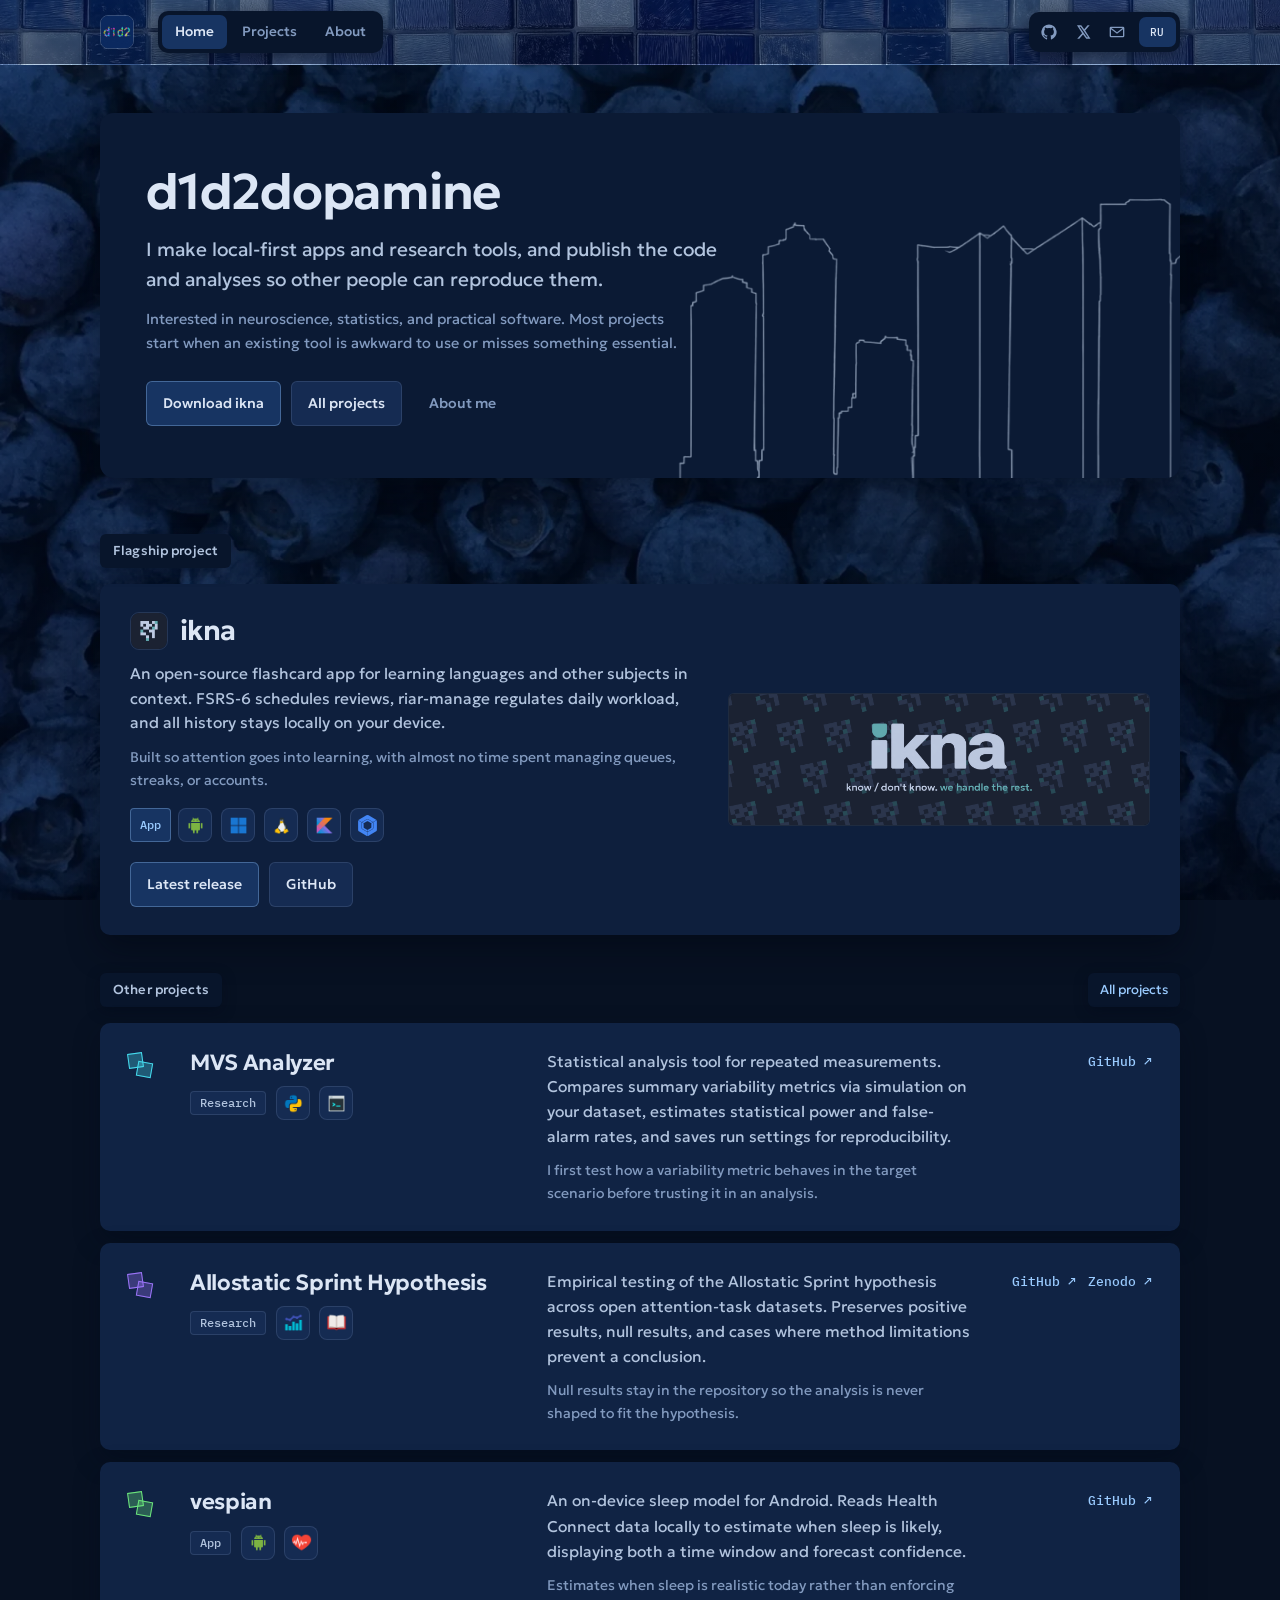
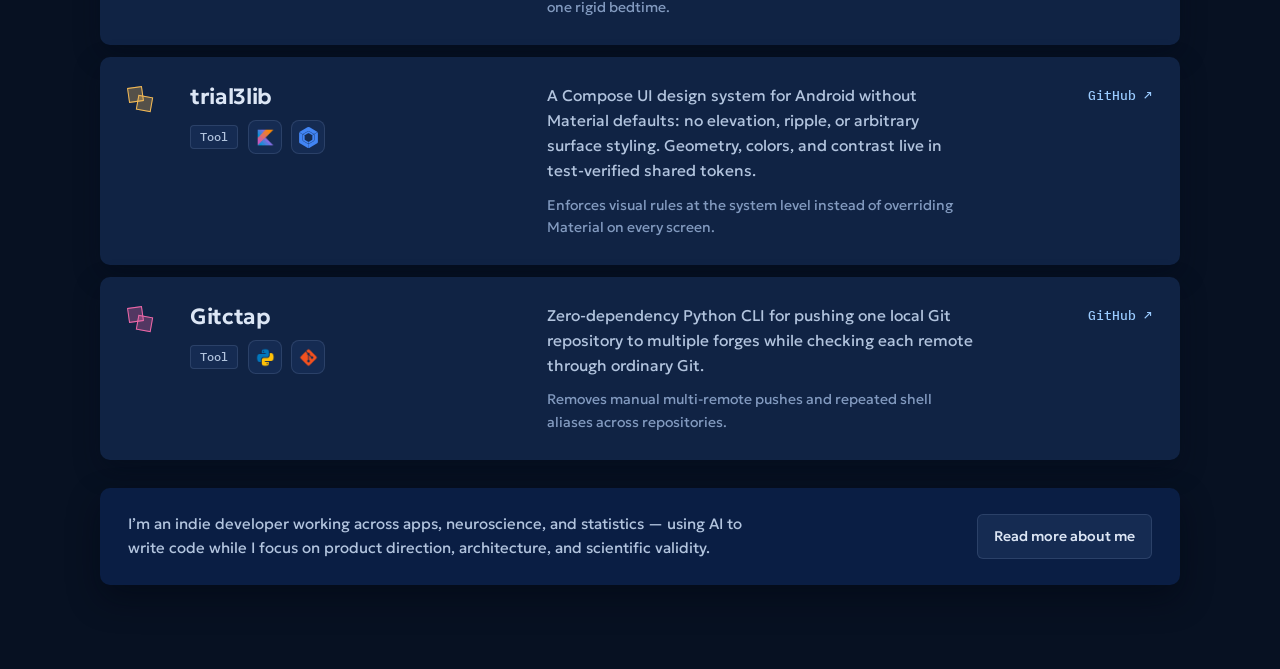
==== index.html @ f6cc60a7 "Remove character cutouts from cards and clean up assets/chars" ====
<!DOCTYPE html>
<html lang="en">
<head>
  <meta charset="utf-8">
  <meta name="viewport" content="width=device-width, initial-scale=1">
  <meta name="author" content="d1d2dopamine">
  <meta name="theme-color" content="#002B73">
  <title>d1d2dopamine</title>
  <meta name="description" content="Apps, research tools, and reproducible analyses by d1d2dopamine.">
  <link rel="canonical" href="https://d1d2dopamine.is-a.dev/">
  <link rel="alternate" hreflang="en" href="https://d1d2dopamine.is-a.dev/">
  <link rel="alternate" hreflang="ru" href="https://d1d2dopamine.is-a.dev/ru.html">
  <link rel="alternate" hreflang="x-default" href="https://d1d2dopamine.is-a.dev/">
  <meta property="og:type" content="website">
  <meta property="og:site_name" content="d1d2dopamine">
  <meta property="og:title" content="d1d2dopamine">
  <meta property="og:description" content="Apps, research tools, and reproducible analyses by d1d2dopamine.">
  <meta property="og:url" content="https://d1d2dopamine.is-a.dev/">
  <meta property="og:image" content="https://d1d2dopamine.is-a.dev/assets/og-image.png">
  <meta property="og:image:width" content="1200">
  <meta property="og:image:height" content="630">
  <meta property="og:locale" content="en_US">
  <meta property="og:locale:alternate" content="ru_RU">
  <meta name="twitter:card" content="summary_large_image">
  <meta name="twitter:title" content="d1d2dopamine">
  <meta name="twitter:description" content="Apps, research tools, and reproducible analyses by d1d2dopamine.">
  <meta name="twitter:image" content="https://d1d2dopamine.is-a.dev/assets/og-image.png">
  <link rel="icon" type="image/png" sizes="32x32" href="assets/favicon.png?v=v12">
  <link rel="icon" type="image/x-icon" href="favicon.ico?v=v12">
  <link rel="apple-touch-icon" href="assets/apple-touch-icon.png?v=v12">
  <link rel="manifest" href="site.webmanifest?v=v12">
  <link rel="preload" href="assets/fonts/geologica-regular.ttf" as="font" type="font/ttf" crossorigin>
  <link rel="preload" href="assets/fonts/geologica-semibold.ttf" as="font" type="font/ttf" crossorigin>
  <link rel="stylesheet" href="styles.css?v=v12">
</head>
<body>
  <a class="skip-link" href="#content">Skip to content</a>
  <header class="site-header">
    <div class="container header-inner">
      <div class="header-left">
        <a class="brand" href="index.html" aria-label="d1d2dopamine">
          <img class="brand-mark" src="assets/avatar-d1d2.png?v=v12" alt="" width="34" height="34">
        </a>
        <nav class="primary-nav" aria-label="Primary navigation">
          <a href="index.html" aria-current="page">Home</a><a href="projects.html">Projects</a><a href="about.html">About</a>
        </nav>
      </div>
      <div class="header-right">
        <a class="icon-link" href="https://github.com/d1d2dopamine" rel="me noopener" aria-label="GitHub" title="GitHub"><svg aria-hidden="true" viewBox="0 0 24 24"><path d="M12 .7A11.5 11.5 0 0 0 8.36 23.1c.58.1.79-.25.79-.56v-2.23c-3.22.7-3.9-1.37-3.9-1.37-.53-1.34-1.29-1.7-1.29-1.7-1.05-.72.08-.71.08-.71 1.17.08 1.78 1.2 1.78 1.2 1.04 1.78 2.72 1.27 3.38.97.1-.75.4-1.27.74-1.56-2.57-.29-5.27-1.29-5.27-5.68 0-1.26.45-2.28 1.19-3.09-.12-.29-.52-1.46.11-3.05 0 0 .97-.31 3.16 1.18A10.9 10.9 0 0 1 12 6.12c.98 0 1.95.13 2.86.38 2.2-1.49 3.16-1.18 3.16-1.18.63 1.59.23 2.76.12 3.05.74.81 1.18 1.83 1.18 3.09 0 4.4-2.7 5.38-5.28 5.67.42.36.78 1.06.78 2.14v3.27c0 .31.21.67.8.56A11.5 11.5 0 0 0 12 .7Z"/></svg></a>
        <a class="icon-link" href="https://x.com/d1d2dopamine" rel="me noopener" aria-label="X" title="X"><svg aria-hidden="true" viewBox="0 0 24 24"><path d="M18.9 2H22l-6.77 7.73L23.2 22h-6.24l-4.89-6.39L6.48 22H3.36l7.25-8.29L2.97 2h6.4l4.42 5.84L18.9 2Zm-1.09 17.84h1.73L8.43 4.05H6.58l11.23 15.79Z"/></svg></a>
        <a class="icon-link" href="mailto:d1d2dopamine@gmail.com" aria-label="Email" title="Email"><svg aria-hidden="true" viewBox="0 0 24 24"><path d="M3 4h18a2 2 0 0 1 2 2v12a2 2 0 0 1-2 2H3a2 2 0 0 1-2-2V6a2 2 0 0 1 2-2Zm9 8.2L20.3 6H3.7L12 12.2Zm0 2.5L3 8v10h18V8l-9 6.7Z"/></svg></a>
        <a class="lang-switch" href="ru.html" hreflang="ru" aria-label="Switch language to RU">RU</a>
      </div>
    </div>
  </header>
  <main id="content">
    <section class="hero-wrap">
      <div class="container">
        <div class="hero-stage">
          <img class="hero-skyline" src="assets/skyline-lines.png?v=v12" alt="" width="584" height="336" decoding="async">
          <div class="hero-content">
            <h1>d1d2dopamine</h1>
            <p class="hero-lead">I make local-first apps and research tools, and publish the code and analyses so other people can reproduce them.</p>
            <p class="hero-note">Interested in neuroscience, statistics, and practical software. Most projects start when an existing tool is awkward to use or misses something essential.</p>
            <div class="hero-actions">
              <a class="btn btn-primary" href="https://github.com/d1d2dopamine/ikna/releases/latest" rel="noopener">Download ikna</a>
              <a class="btn" href="projects.html">All projects</a>
              <a class="btn btn-ghost" href="about.html">About me</a>
            </div>
          </div>
        </div>
      </div>
    </section>

    <section class="section">
      <div class="container">
        <div class="section-head">
          <h2 class="section-title">Flagship project</h2>
        </div>
      <article class="flagship" data-category="app">
        <div>
          <div class="flagship-head">
            <img class="flagship-icon" src="assets/ikna-icon.png" alt="" width="40" height="40">
            <div>
              <h3 class="flagship-title"><a href="https://github.com/d1d2dopamine/ikna" rel="noopener">ikna</a></h3>
            </div>
          </div>
          <p class="flagship-desc">An open-source flashcard app for learning languages and other subjects in context. FSRS-6 schedules reviews, riar-manage regulates daily workload, and all history stays locally on your device.</p>
          <p class="flagship-note">Built so attention goes into learning, with almost no time spent managing queues, streaks, or accounts.</p>
          <div class="meta-row">
            <span class="tag tag-accent">App</span>
            <span class="tech-icons"><span class="tech-icon" data-tip="Android 10+" title="Android 10+" aria-label="Android 10+" tabindex="0"><img src="assets/tech/android.png" alt="" width="16" height="16" loading="lazy"></span><span class="tech-icon" data-tip="Windows x64" title="Windows x64" aria-label="Windows x64" tabindex="0"><img src="assets/tech/windows.png" alt="" width="16" height="16" loading="lazy"></span><span class="tech-icon" data-tip="Linux AppImage" title="Linux AppImage" aria-label="Linux AppImage" tabindex="0"><img src="assets/tech/linux.png" alt="" width="16" height="16" loading="lazy"></span><span class="tech-icon" data-tip="Kotlin" title="Kotlin" aria-label="Kotlin" tabindex="0"><img src="assets/tech/kotlin.png" alt="" width="16" height="16" loading="lazy"></span><span class="tech-icon" data-tip="Compose Multiplatform" title="Compose Multiplatform" aria-label="Compose Multiplatform" tabindex="0"><img src="assets/tech/compose.svg" alt="" width="16" height="16" loading="lazy"></span></span>
          </div>
          <div class="flagship-actions">
            <a class="btn btn-primary" href="https://github.com/d1d2dopamine/ikna/releases/latest" rel="noopener">Latest release</a>
            <a class="btn" href="https://github.com/d1d2dopamine/ikna" rel="noopener">GitHub</a>
          </div>
        </div>
        <figure class="flagship-media">
          <img src="assets/ikna-banner.png" alt="ikna — know / don’t know. we handle the rest." width="1600" height="500" loading="eager">
        </figure>
      </article>
      </div>
    </section>

    <section class="section">
      <div class="container">
        <div class="section-head">
          <h2 class="section-title">Other projects</h2>
          <a class="section-link" href="projects.html">All projects</a>
        </div>
<ul class="dossier-list">
        <li class="dossier-row" data-category="research">
          <div class="dossier-id">
            <span class="cube-mark" style="--mark-color:var(--cube-cyan)" aria-hidden="true"></span>
          </div>
          <div class="dossier-main">
            <h3><a href="https://github.com/d1d2dopamine/MVS-analyzer" rel="noopener">MVS Analyzer</a></h3>
            <div class="dossier-meta">
              <span class="tag">Research</span>
              <span class="tech-icons"><span class="tech-icon" data-tip="Python" title="Python" aria-label="Python" tabindex="0"><img src="assets/tech/python.png" alt="" width="16" height="16" loading="lazy"></span><span class="tech-icon" data-tip="CLI / API" title="CLI / API" aria-label="CLI / API" tabindex="0"><img src="assets/tech/cli.png" alt="" width="16" height="16" loading="lazy"></span></span>
            </div>
          </div>
          <div class="dossier-body">
            <p>Statistical analysis tool for repeated measurements. Compares summary variability metrics via simulation on your dataset, estimates statistical power and false-alarm rates, and saves run settings for reproducibility.</p>
            <p class="dossier-context">I first test how a variability metric behaves in the target scenario before trusting it in an analysis.</p>
          </div>
          <div class="dossier-links"><a href="https://github.com/d1d2dopamine/MVS-analyzer" rel="noopener">GitHub ↗</a></div>
        </li>
        <li class="dossier-row" data-category="research">
          <div class="dossier-id">
            <span class="cube-mark" style="--mark-color:var(--cube-violet)" aria-hidden="true"></span>
          </div>
          <div class="dossier-main">
            <h3><a href="https://github.com/d1d2dopamine/allostatic-sprint-hypothesis" rel="noopener">Allostatic Sprint Hypothesis</a></h3>
            <div class="dossier-meta">
              <span class="tag">Research</span>
              <span class="tech-icons"><span class="tech-icon" data-tip="Open Datasets" title="Open Datasets" aria-label="Open Datasets" tabindex="0"><img src="assets/tech/dataset.png" alt="" width="16" height="16" loading="lazy"></span><span class="tech-icon" data-tip="Zenodo" title="Zenodo" aria-label="Zenodo" tabindex="0"><img src="assets/tech/zenodo.png" alt="" width="16" height="16" loading="lazy"></span></span>
            </div>
          </div>
          <div class="dossier-body">
            <p>Empirical testing of the Allostatic Sprint hypothesis across open attention-task datasets. Preserves positive results, null results, and cases where method limitations prevent a conclusion.</p>
            <p class="dossier-context">Null results stay in the repository so the analysis is never shaped to fit the hypothesis.</p>
          </div>
          <div class="dossier-links"><a href="https://github.com/d1d2dopamine/allostatic-sprint-hypothesis" rel="noopener">GitHub ↗</a><a href="https://zenodo.org/records/21304761" rel="noopener">Zenodo ↗</a></div>
        </li>
        <li class="dossier-row" data-category="app">
          <div class="dossier-id">
            <span class="cube-mark" style="--mark-color:var(--cube-lime)" aria-hidden="true"></span>
          </div>
          <div class="dossier-main">
            <h3><a href="https://github.com/d1d2dopamine/vespian" rel="noopener">vespian</a></h3>
            <div class="dossier-meta">
              <span class="tag">App</span>
              <span class="tech-icons"><span class="tech-icon" data-tip="Android" title="Android" aria-label="Android" tabindex="0"><img src="assets/tech/android.png" alt="" width="16" height="16" loading="lazy"></span><span class="tech-icon" data-tip="Health Connect" title="Health Connect" aria-label="Health Connect" tabindex="0"><img src="assets/tech/health.png" alt="" width="16" height="16" loading="lazy"></span></span>
            </div>
          </div>
          <div class="dossier-body">
            <p>An on-device sleep model for Android. Reads Health Connect data locally to estimate when sleep is likely, displaying both a time window and forecast confidence.</p>
            <p class="dossier-context">Estimates when sleep is realistic today rather than enforcing one rigid bedtime.</p>
          </div>
          <div class="dossier-links"><a href="https://github.com/d1d2dopamine/vespian" rel="noopener">GitHub ↗</a></div>
        </li>
        <li class="dossier-row" data-category="tool">
          <div class="dossier-id">
            <span class="cube-mark" style="--mark-color:var(--cube-amber)" aria-hidden="true"></span>
          </div>
          <div class="dossier-main">
            <h3><a href="https://github.com/d1d2dopamine/trial3lib" rel="noopener">trial3lib</a></h3>
            <div class="dossier-meta">
              <span class="tag">Tool</span>
              <span class="tech-icons"><span class="tech-icon" data-tip="Kotlin" title="Kotlin" aria-label="Kotlin" tabindex="0"><img src="assets/tech/kotlin.png" alt="" width="16" height="16" loading="lazy"></span><span class="tech-icon" data-tip="Jetpack Compose" title="Jetpack Compose" aria-label="Jetpack Compose" tabindex="0"><img src="assets/tech/compose.svg" alt="" width="16" height="16" loading="lazy"></span></span>
            </div>
          </div>
          <div class="dossier-body">
            <p>A Compose UI design system for Android without Material defaults: no elevation, ripple, or arbitrary surface styling. Geometry, colors, and contrast live in test-verified shared tokens.</p>
            <p class="dossier-context">Enforces visual rules at the system level instead of overriding Material on every screen.</p>
          </div>
          <div class="dossier-links"><a href="https://github.com/d1d2dopamine/trial3lib" rel="noopener">GitHub ↗</a></div>
        </li>
        <li class="dossier-row" data-category="tool">
          <div class="dossier-id">
            <span class="cube-mark" style="--mark-color:var(--cube-magenta)" aria-hidden="true"></span>
          </div>
          <div class="dossier-main">
            <h3><a href="https://github.com/d1d2dopamine/Gitctap" rel="noopener">Gitctap</a></h3>
            <div class="dossier-meta">
              <span class="tag">Tool</span>
              <span class="tech-icons"><span class="tech-icon" data-tip="Python" title="Python" aria-label="Python" tabindex="0"><img src="assets/tech/python.png" alt="" width="16" height="16" loading="lazy"></span><span class="tech-icon" data-tip="Git" title="Git" aria-label="Git" tabindex="0"><img src="assets/tech/git.png" alt="" width="16" height="16" loading="lazy"></span></span>
            </div>
          </div>
          <div class="dossier-body">
            <p>Zero-dependency Python CLI for pushing one local Git repository to multiple forges while checking each remote through ordinary Git.</p>
            <p class="dossier-context">Removes manual multi-remote pushes and repeated shell aliases across repositories.</p>
          </div>
          <div class="dossier-links"><a href="https://github.com/d1d2dopamine/Gitctap" rel="noopener">GitHub ↗</a></div>
        </li>
      </ul>
        <div class="home-about">
          <p>I’m an indie developer working across apps, neuroscience, and statistics — using AI to write code while I focus on product direction, architecture, and scientific validity.</p>
          <a class="btn" href="about.html">Read more about me</a>
        </div>
      </div>
    </section>
  </main>
  <script src="site.js?v=v12" defer></script>
</body>
</html>
---- styles.css ----
@font-face {
  font-family: "Geologica";
  src: url("assets/fonts/geologica-regular.ttf") format("truetype");
  font-weight: 400;
  font-style: normal;
  font-display: swap;
}

@font-face {
  font-family: "Geologica";
  src: url("assets/fonts/geologica-medium.ttf") format("truetype");
  font-weight: 500;
  font-style: normal;
  font-display: swap;
}

@font-face {
  font-family: "Geologica";
  src: url("assets/fonts/geologica-semibold.ttf") format("truetype");
  font-weight: 600;
  font-style: normal;
  font-display: swap;
}

@font-face {
  font-family: "IBM Plex Mono";
  src: url("assets/fonts/ibm-plex-mono-medium.ttf") format("truetype");
  font-weight: 500;
  font-style: normal;
  font-display: swap;
}

/* Calm matte blueberry-slate tonal palette (sampled from bg-blueberries.webp, zero spotlight glare) */
:root {
  color-scheme: dark;
  --bg: #081326;
  --bg-deep: #071122;
  --surface: #0D1E3B;
  --surface-flagship: #0E1F3D;
  --surface-row: #102344;
  --surface-elevated: #162E57;
  --surface-pill: #08152B;
  --surface-tint: #152B52;
  --border: rgba(176, 200, 236, 0.14);
  --border-strong: rgba(188, 212, 246, 0.28);
  --shadow-panel: 0 14px 32px rgba(2, 6, 16, 0.48);

  --text: #DCE6F5;
  --text-soft: #B2C4DE;
  --muted: #829ABF;

  --accent: #68B4F8;
  --accent-bright: #9ACBFF;
  --accent-soft: #173462;
  --accent-border: rgba(154, 203, 255, 0.34);

  /* Chromatic cube accents sampled from avatar-d1d2.png */
  --cube-cyan: #45D9EC;
  --cube-violet: #9A74F7;
  --cube-magenta: #EC68A8;
  --cube-lime: #6BE37C;
  --cube-amber: #F2B957;

  --sans: "Geologica", "Segoe UI", system-ui, -apple-system, sans-serif;
  --mono: "IBM Plex Mono", ui-monospace, SFMono-Regular, Menlo, Consolas, monospace;
  --radius-sm: 6px;
  --radius-md: 10px;
  --radius-lg: 14px;
  --container: 1080px;
}

/* Night atmosphere removed — single signature Blueberry + Blue Mosaic Tiles identity */
*,
*::before,
*::after {
  box-sizing: border-box;
}

html {
  min-height: 100%;
  background: var(--bg-deep);
  -webkit-text-size-adjust: 100%;
}

body {
  margin: 0;
  min-height: 100vh;
  display: flex;
  flex-direction: column;
  font-family: var(--sans);
  font-size: 16px;
  line-height: 1.65;
  color: var(--text);
  background-color: var(--bg-deep);
  background-image:
    linear-gradient(180deg, rgba(4, 16, 40, 0.34) 0%, rgba(3, 13, 34, 0.44) 55%, rgba(2, 10, 28, 0.54) 100%),
    url("assets/bg-blueberries.webp");
  background-size: cover, cover;
  background-position: center, center;
  background-repeat: no-repeat, no-repeat;
  background-attachment: fixed, fixed;
  -webkit-font-smoothing: antialiased;
  text-rendering: optimizeLegibility;
}

img {
  display: block;
  max-width: 100%;
  height: auto;
}

a {
  color: var(--accent-bright);
  text-decoration-color: rgba(159, 209, 255, 0.34);
  text-underline-offset: 3px;
  transition: color 140ms ease, border-color 140ms ease, background-color 140ms ease, text-decoration-color 140ms ease;
}

a:hover {
  color: var(--text);
  text-decoration-color: currentColor;
}

:focus-visible {
  outline: 2px solid var(--accent-bright);
  outline-offset: 3px;
  border-radius: 4px;
}

.skip-link {
  position: absolute;
  left: -9999px;
  top: 12px;
  z-index: 100;
  padding: 10px 14px;
  border-radius: var(--radius-sm);
  background: var(--accent-bright);
  color: #031538;
  font-weight: 600;
  text-decoration: none;
}

.skip-link:focus,
.skip-link:hover {
  left: 12px;
  color: #031538;
}

.container {
  width: min(var(--container), calc(100% - 40px));
  margin-inline: auto;
}

/* Header — horizontal blue glass mosaic tiles */
.site-header {
  position: sticky;
  top: 0;
  z-index: 20;
  background-color: var(--bg-deep);
  background-image:
    linear-gradient(180deg, rgba(2, 20, 56, 0.56) 0%, rgba(2, 16, 48, 0.66) 100%),
    url("assets/header-tiles.webp");
  background-size: cover, auto 160px;
  background-position: center, center;
  background-repeat: no-repeat, repeat-x;
  border-bottom: 1px solid var(--border-strong);
}

.header-inner {
  display: flex;
  align-items: center;
  justify-content: space-between;
  gap: 16px;
  min-height: 64px;
  padding: 8px 0;
}

.header-left {
  display: flex;
  align-items: center;
  gap: 24px;
  min-width: 0;
}

.brand {
  display: inline-flex;
  align-items: center;
  text-decoration: none;
  flex-shrink: 0;
}

.brand-mark {
  width: 34px;
  height: 34px;
  border-radius: 8px;
  border: 1px solid var(--border-strong);
  object-fit: cover;
}

.primary-nav {
  display: flex;
  align-items: center;
  gap: 2px;
  padding: 4px;
  border-radius: 10px;
  background: var(--surface-pill);
  box-shadow: 0 4px 16px rgba(2, 6, 16, 0.48);
}

.primary-nav a {
  padding: 6px 13px;
  border-radius: 7px;
  color: var(--muted);
  font-size: 13.5px;
  font-weight: 500;
  text-decoration: none;
  white-space: nowrap;
}

.primary-nav a:hover {
  color: var(--text);
  background: #102242;
}

.primary-nav a[aria-current="page"] {
  color: var(--text);
  background: var(--accent-soft);
}

.header-right {
  display: flex;
  align-items: center;
  gap: 2px;
  padding: 4px;
  border-radius: 10px;
  background: var(--surface-pill);
  box-shadow: 0 4px 16px rgba(2, 6, 16, 0.48);
  flex-shrink: 0;
}

.icon-link {
  display: inline-flex;
  align-items: center;
  justify-content: center;
  width: 32px;
  height: 32px;
  border-radius: 7px;
  color: var(--muted);
  text-decoration: none;
}

.icon-link:hover {
  color: var(--text);
  background: #102242;
}

.icon-link svg {
  width: 16px;
  height: 16px;
  fill: currentColor;
}

.lang-switch {
  margin-left: 4px;
  padding: 6px 11px;
  border-radius: 7px;
  border: none;
  background: var(--accent-soft);
  color: var(--text);
  font-family: var(--mono);
  font-size: 11px;
  letter-spacing: 0.06em;
  text-decoration: none;
  white-space: nowrap;
}

.lang-switch:hover {
  background: #1E427A;
  color: var(--text);
}

/* Main */
main {
  flex: 1;
  padding-bottom: 84px;
}

/* Hero Stage — Blueprint Skyline + Chromatic Cubes Canvas */
.hero-wrap {
  padding: clamp(28px, 4.5vw, 48px) 0 18px;
}

.hero-stage {
  position: relative;
  overflow: hidden;
  padding: clamp(28px, 5vw, 52px) clamp(24px, 4.5vw, 46px);
  border-radius: var(--radius-lg);
  background: #0B1A34;
  box-shadow: var(--shadow-panel);
  min-height: 360px;
  display: flex;
  align-items: center;
}

.hero-skyline {
  position: absolute;
  right: 0;
  bottom: 0;
  width: min(560px, 60%);
  height: auto;
  pointer-events: none;
  user-select: none;
  opacity: 0.78;
  z-index: 1;
}

.hero-content {
  position: relative;
  z-index: 3;
  max-width: 580px;
}

.hero-kicker {
  display: inline-flex;
  align-items: center;
  gap: 10px;
  margin: 0 0 16px;
  font-family: var(--mono);
  font-size: 12px;
  letter-spacing: 0.06em;
  text-transform: uppercase;
  color: var(--muted);
}

.kicker-cubes {
  display: inline-flex;
  gap: 4px;
  align-items: center;
}

.kicker-cubes i {
  display: block;
  width: 7px;
  height: 7px;
  opacity: 0.78;
}

.hero-stage h1 {
  margin: 0 0 16px;
  font-size: clamp(32px, 4.8vw, 50px);
  line-height: 1.08;
  font-weight: 600;
  letter-spacing: -0.025em;
  color: var(--text);
}

.hero-lead {
  margin: 0;
  font-size: clamp(16px, 1.9vw, 19px);
  line-height: 1.56;
  color: var(--text-soft);
}

.hero-note {
  margin: 14px 0 0;
  color: var(--muted);
  font-size: 14.5px;
  line-height: 1.62;
  max-width: 54ch;
}

.hero-actions {
  display: flex;
  flex-wrap: wrap;
  gap: 10px;
  margin-top: 26px;
}

/* Buttons */
.btn {
  display: inline-flex;
  align-items: center;
  justify-content: center;
  gap: 8px;
  padding: 10px 16px;
  border-radius: var(--radius-sm);
  border: 1px solid var(--border);
  background: var(--surface-tint);
  color: var(--text);
  font-size: 14px;
  font-weight: 500;
  text-decoration: none;
  cursor: pointer;
}

.btn:hover {
  border-color: var(--border-strong);
  background: var(--surface-elevated);
  color: var(--text);
}

.btn-primary {
  background: var(--accent-soft);
  border-color: var(--accent-border);
  color: var(--text);
}

.btn-primary:hover {
  background: rgba(104, 184, 255, 0.24);
  border-color: var(--accent-bright);
  color: var(--text);
}

.btn-ghost {
  background: transparent;
  border-color: transparent;
  color: var(--muted);
}

.btn-ghost:hover {
  color: var(--text);
  background: var(--surface-tint);
  border-color: var(--border);
}

/* Sections */
.section {
  padding-top: 38px;
}

.section-head {
  display: flex;
  align-items: center;
  justify-content: space-between;
  gap: 14px;
  margin-bottom: 16px;
}

.section-title {
  margin: 0;
  padding: 6px 13px;
  border-radius: var(--radius-sm);
  background: var(--surface-pill);
  font-size: 13px;
  font-weight: 500;
  letter-spacing: 0.01em;
  color: var(--text-soft);
  box-shadow: 0 4px 14px rgba(2, 8, 22, 0.35);
}

.section-link {
  padding: 6px 12px;
  border-radius: var(--radius-sm);
  background: var(--surface-pill);
  font-size: 13px;
  color: var(--accent-bright);
  text-decoration: none;
  box-shadow: 0 4px 14px rgba(2, 8, 22, 0.35);
}

.section-link:hover {
  background: var(--surface-elevated);
  color: var(--text);
}

/* Flagship editorial strip */
.flagship {
  display: grid;
  grid-template-columns: minmax(0, 1.15fr) minmax(0, 0.85fr);
  gap: 28px;
  align-items: center;
  padding: 28px 30px;
  border-radius: var(--radius-md);
  background: var(--surface-flagship);
  box-shadow: var(--shadow-panel);
}

.flagship-head {
  display: flex;
  align-items: center;
  gap: 12px;
  margin-bottom: 12px;
}

.flagship-icon {
  width: 38px;
  height: 38px;
  border-radius: 9px;
  border: 1px solid var(--border);
}

.flagship-title {
  margin: 0;
  font-size: clamp(22px, 2.8vw, 28px);
  line-height: 1.15;
  font-weight: 600;
  letter-spacing: -0.02em;
}

.flagship-title a {
  color: var(--text);
  text-decoration: none;
}

.flagship-title a:hover {
  color: var(--accent-bright);
}

.flagship-desc {
  margin: 0;
  color: var(--text-soft);
  font-size: 15.5px;
  line-height: 1.6;
}

.flagship-note {
  margin: 10px 0 0;
  color: var(--muted);
  font-size: 14px;
}

.meta-row {
  display: flex;
  flex-wrap: wrap;
  gap: 7px;
  margin-top: 16px;
}

.tag {
  display: inline-flex;
  align-items: center;
  padding: 3px 9px;
  border-radius: 4px;
  border: 1px solid var(--border);
  background: var(--surface-tint);
  color: var(--text-soft);
  font-family: var(--mono);
  font-size: 11.5px;
  line-height: 1.4;
}

.tag-accent {
  border-color: var(--accent-border);
  background: var(--accent-soft);
  color: var(--accent-bright);
}

.flagship-actions {
  display: flex;
  flex-wrap: wrap;
  gap: 10px;
  margin-top: 20px;
}

.flagship-media {
  margin: 0;
  border-radius: var(--radius-sm);
  overflow: hidden;
  border: 1px solid var(--border);
  background: var(--bg-deep);
}

.flagship-media img {
  width: 100%;
  aspect-ratio: 16 / 5;
  object-fit: cover;
}

/* Opaque project slabs (no standard 1px divider lines — blueberry backdrop breathes cleanly between rows) */
.dossier-list {
  margin: 0;
  padding: 0;
  list-style: none;
  display: flex;
  flex-direction: column;
  gap: 12px;
}

.dossier-row {
  display: grid;
  grid-template-columns: 38px minmax(0, 1.05fr) minmax(0, 1.35fr) 152px;
  gap: 20px 24px;
  align-items: start;
  padding: 26px 28px;
  border-radius: var(--radius-md);
  background: var(--surface-row);
  box-shadow: 0 10px 26px rgba(2, 8, 22, 0.34);
  transition: background-color 150ms ease, transform 150ms ease;
}

.dossier-row[hidden] {
  display: none;
}

.dossier-row:hover,
.dossier-row:focus-within {
  background: var(--surface-elevated);
}

/* Two-square offset chromatic mark (folds into one aligned square on hover/focus) */
.dossier-id {
  display: flex;
  align-items: center;
  padding-top: 4px;
}

.tech-icons {
  display: inline-flex;
  align-items: center;
  gap: 9px;
}

.tech-icon {
  position: relative;
  display: inline-flex;
  align-items: center;
  justify-content: center;
  width: 34px;
  height: 34px;
  border-radius: 8px;
  border: 1px solid var(--border);
  background: var(--surface-tint);
  transition: border-color 140ms ease, background-color 140ms ease, transform 140ms ease;
}

.tech-icon:hover {
  border-color: var(--border-strong);
  background: var(--surface-elevated);
  transform: translateY(-1px);
}

.tech-icon img {
  width: 21px;
  height: 21px;
  object-fit: contain;
}

.tech-icon::after {
  content: attr(data-tip);
  position: absolute;
  left: 50%;
  top: calc(100% + 7px);
  transform: translateX(-50%) translateY(-3px);
  padding: 4px 8px;
  border-radius: 5px;
  border: 1px solid var(--border-strong);
  background: var(--bg-deep);
  color: var(--text);
  font-family: var(--mono);
  font-size: 11px;
  line-height: 1.2;
  white-space: nowrap;
  opacity: 0;
  pointer-events: none;
  z-index: 30;
  transition: opacity 130ms ease, transform 130ms ease;
}

.tech-icon:hover::after,
.tech-icon:focus-visible::after {
  opacity: 1;
  transform: translateX(-50%) translateY(0);
}

.cube-mark {
  position: relative;
  width: 24px;
  height: 24px;
  flex-shrink: 0;
}

.cube-mark::before,
.cube-mark::after {
  content: "";
  position: absolute;
  width: 15px;
  height: 15px;
  border: 1.5px solid var(--mark-color, var(--cube-cyan));
  background: color-mix(in srgb, var(--mark-color, var(--cube-cyan)) 30%, transparent);
  transition: transform 180ms cubic-bezier(0.22, 1, 0.36, 1);
}

.cube-mark::before {
  top: 0;
  left: 0;
  transform: rotate(-8deg);
}

.cube-mark::after {
  bottom: 0;
  right: 0;
  transform: rotate(10deg);
}

.dossier-row:hover .cube-mark::before,
.dossier-row:focus-within .cube-mark::before {
  transform: translate(4.5px, 4.5px) rotate(0deg);
}

.dossier-row:hover .cube-mark::after,
.dossier-row:focus-within .cube-mark::after {
  transform: translate(-4.5px, -4.5px) rotate(0deg);
}

.dossier-main h2,
.dossier-main h3 {
  margin: 0 0 10px;
  font-size: 22px;
  line-height: 1.24;
  font-weight: 600;
  letter-spacing: -0.015em;
}

.dossier-main h2 a,
.dossier-main h3 a {
  color: var(--text);
  text-decoration: none;
}

.dossier-main h2 a:hover,
.dossier-main h3 a:hover {
  color: var(--accent-bright);
}

.dossier-meta {
  display: flex;
  flex-wrap: wrap;
  align-items: center;
  gap: 10px;
  font-family: var(--mono);
  font-size: 12.5px;
  color: var(--muted);
}

.dossier-body p {
  margin: 0;
  color: var(--text-soft);
  font-size: 15.5px;
  line-height: 1.62;
}

.dossier-context {
  margin-top: 10px !important;
  color: var(--muted) !important;
  font-size: 14px !important;
}

.dossier-links {
  display: flex;
  flex-wrap: wrap;
  gap: 12px;
  padding-top: 2px;
  justify-content: flex-end;
}

.dossier-links a {
  font-family: var(--mono);
  font-size: 12.5px;
  text-decoration: none;
  white-space: nowrap;
}

.dossier-links a:hover {
  text-decoration: underline;
}

/* Filter bar (Projects page) */
.page-header {
  padding: clamp(32px, 5vw, 52px) 0 24px;
}

.page-header h1 {
  margin: 0 0 10px;
  font-size: clamp(28px, 4vw, 40px);
  line-height: 1.12;
  font-weight: 600;
  letter-spacing: -0.025em;
}

.page-intro {
  margin: 0;
  max-width: 60ch;
  color: var(--text-soft);
  font-size: 16px;
}

.filter-bar {
  display: inline-flex;
  flex-wrap: wrap;
  gap: 4px;
  margin-top: 20px;
  padding: 5px;
  border-radius: 10px;
  background: var(--surface-pill);
  box-shadow: 0 6px 18px rgba(2, 6, 16, 0.45);
}

.filter-bar[hidden] {
  display: none;
}

.filter-btn {
  padding: 8px 15px;
  border-radius: 7px;
  border: none;
  background: #0D1E3B;
  color: var(--text-soft);
  font-family: var(--mono);
  font-size: 12.5px;
  cursor: pointer;
  transition: background-color 140ms ease, color 140ms ease;
}

.filter-btn:hover {
  color: var(--text);
  background: #132A52;
}

.filter-btn[aria-pressed="true"] {
  background: var(--accent-soft);
  color: var(--text);
}

/* Home About Teaser */
.home-about {
  position: relative;
  overflow: hidden;
  margin-top: 28px;
  padding: 24px 28px;
  border-radius: var(--radius-md);
  background: #0A1E44;
  box-shadow: var(--shadow-panel);
  display: flex;
  align-items: center;
  justify-content: space-between;
  gap: 24px;
}

.home-about p {
  margin: 0;
  color: var(--text-soft);
  font-size: 15px;
  max-width: 62ch;
}

.home-about .btn {
  white-space: nowrap;
  flex-shrink: 0;
}

/* About Page */
.about-layout {
  display: grid;
  grid-template-columns: minmax(0, 1.55fr) minmax(240px, 0.75fr);
  gap: 28px;
  align-items: start;
}

.essay {
  padding: 30px 32px;
  border-radius: var(--radius-md);
  background: #0A1E44;
  box-shadow: var(--shadow-panel);
}

.essay-group + .essay-group {
  margin-top: 28px;
}

.essay h2 {
  margin: 0 0 10px;
  font-size: 18px;
  font-weight: 600;
  color: var(--text);
}

.essay p {
  margin: 0;
  color: var(--text-soft);
  font-size: 15.5px;
  line-height: 1.72;
}

.essay p + p {
  margin-top: 12px;
}

.aside-card {
  border-radius: var(--radius-md);
  background: #0E2652;
  box-shadow: var(--shadow-panel);
  overflow: hidden;
}

.profile-banner {
  position: relative;
  height: 112px;
  background-color: #002B73;
  background-image: url("assets/skyline-lines.png");
  background-size: auto 92%;
  background-position: right bottom;
  background-repeat: no-repeat;
  border-bottom: 1px solid var(--border);
}

.profile-body {
  padding: 0 22px 22px;
}

.profile-avatar {
  width: 56px;
  height: 56px;
  margin-top: -28px;
  margin-bottom: 14px;
  border-radius: 10px;
  border: 2px solid var(--bg-deep);
  display: block;
  position: relative;
  z-index: 1;
}

.aside-title {
  margin: 0 0 12px;
  font-size: 14px;
  font-weight: 600;
  color: var(--text);
}

.aside-list {
  margin: 0;
  padding: 0;
  list-style: none;
  display: flex;
  flex-direction: column;
  gap: 8px;
  color: var(--text-soft);
  font-size: 14px;
}

/* 404 Page */
.error-card {
  margin-top: clamp(48px, 8vw, 88px);
  padding: 36px;
  border-radius: var(--radius-md);
  border: 1px solid var(--border);
  background: var(--surface);
  max-width: 560px;
}

.error-code {
  margin: 0 0 10px;
  font-family: var(--mono);
  font-size: 13px;
  color: var(--accent-bright);
}

.error-card h1 {
  margin: 0 0 12px;
  font-size: clamp(28px, 4vw, 40px);
  line-height: 1.15;
}

.error-card p {
  margin: 0;
  color: var(--text-soft);
}

@media (max-width: 900px) {
  .dossier-row {
    grid-template-columns: 28px minmax(0, 1fr);
    gap: 10px 14px;
  }

  .dossier-body,
  .dossier-links {
    grid-column: 2;
    justify-content: flex-start;
  }
}

@media (max-width: 860px) {
  .flagship {
    grid-template-columns: 1fr;
    padding: 22px;
  }

  .flagship-media {
    order: -1;
  }

  .about-layout {
    grid-template-columns: 1fr;
    gap: 20px;
  }

  .home-about {
    flex-direction: column;
    align-items: flex-start;
  }
}

@media (max-width: 720px) {
  .container {
    width: calc(100% - 32px);
  }

  .header-inner {
    flex-wrap: wrap;
    row-gap: 8px;
  }

  .header-left {
    display: contents;
  }

  .brand {
    order: 1;
  }

  .header-right {
    order: 2;
    margin-left: auto;
    gap: 4px;
  }

  .primary-nav {
    order: 3;
    width: 100%;
    padding-top: 8px;
    border-top: 1px solid var(--border);
    gap: 4px;
    overflow-x: auto;
  }

  .hero-stage {
    padding: 24px 20px 175px;
  }

  .hero-skyline {
    width: 82%;
    opacity: 0.45;
  }

  .essay {
    padding: 22px 20px;
  }
}

@media (max-width: 480px) {
  .container {
    width: calc(100% - 24px);
  }

  .dossier-row {
    grid-template-columns: 1fr;
    padding: 18px 8px;
  }

  .dossier-body,
  .dossier-links {
    grid-column: 1;
  }

  .hero-actions .btn {
    width: 100%;
  }
}

@media (prefers-reduced-motion: reduce) {
  *,
  *::before,
  *::after {
    transition-duration: 0.01ms !important;
  }
}
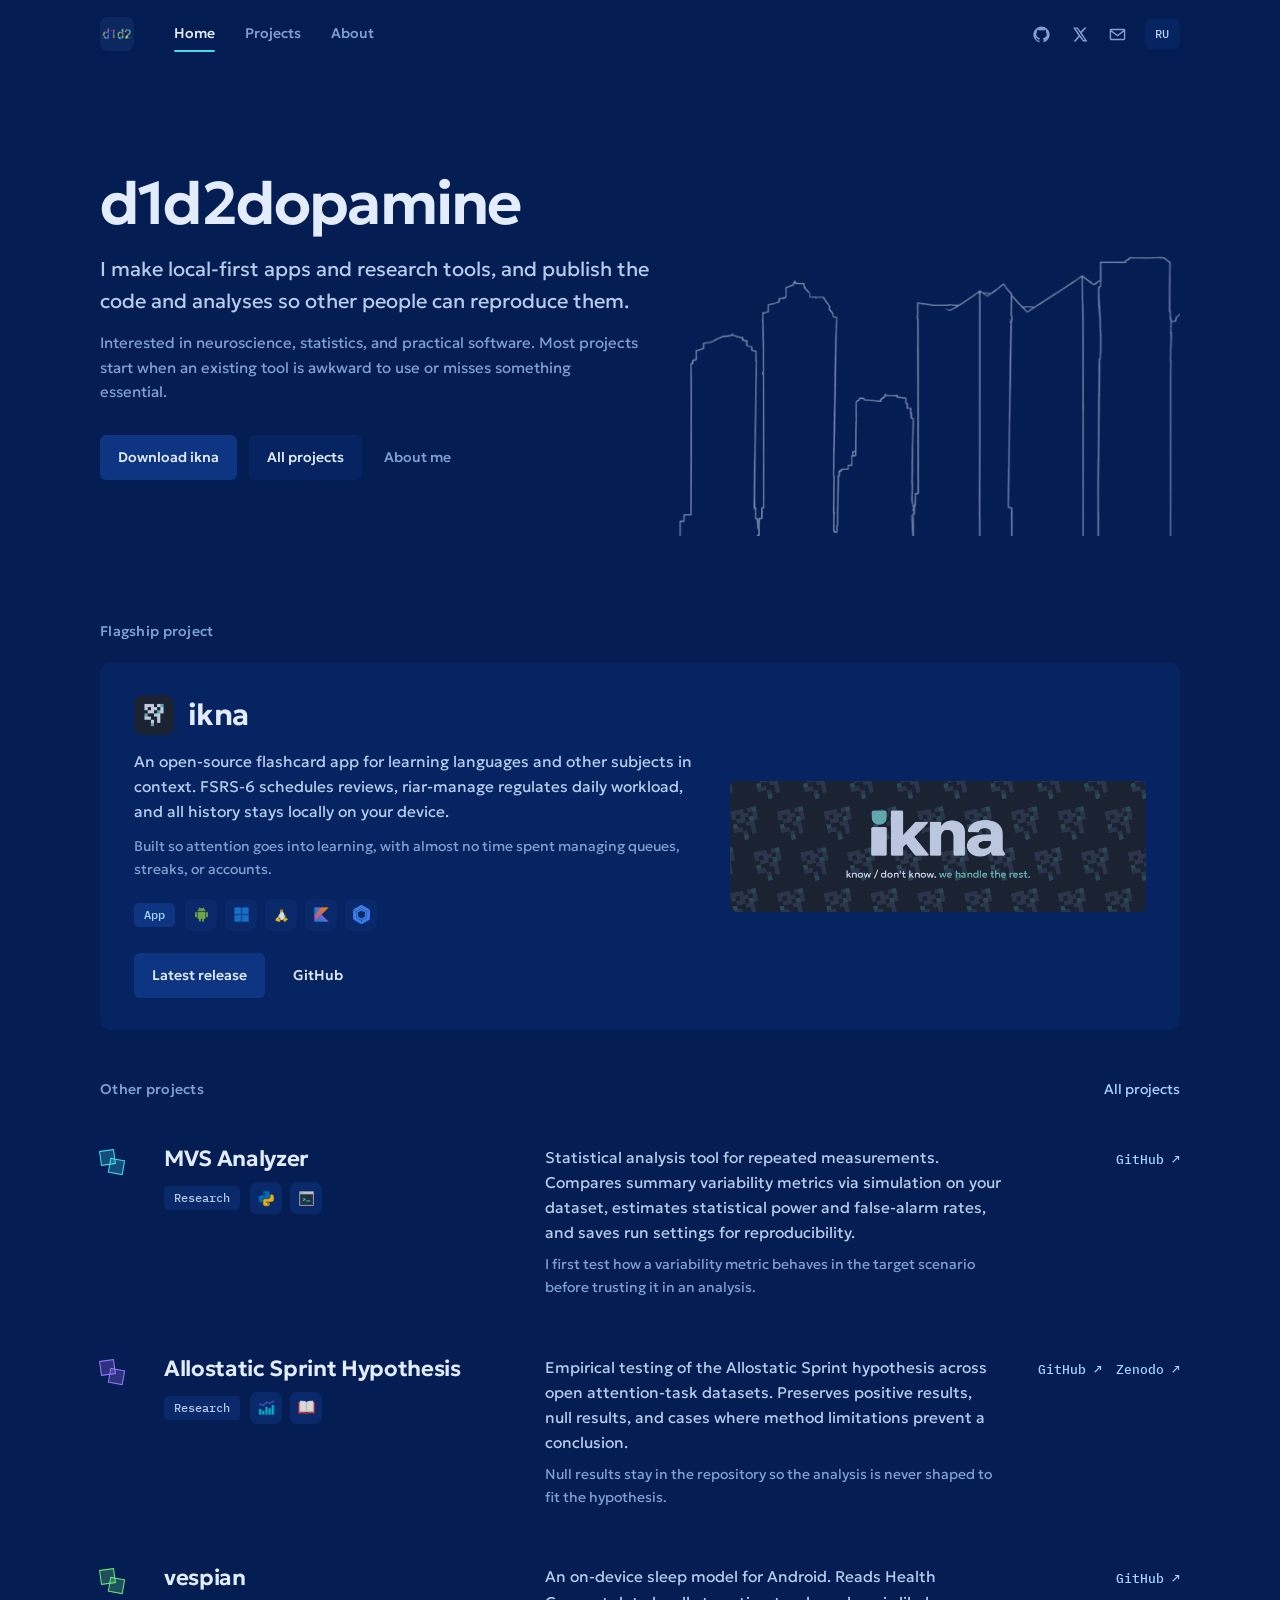
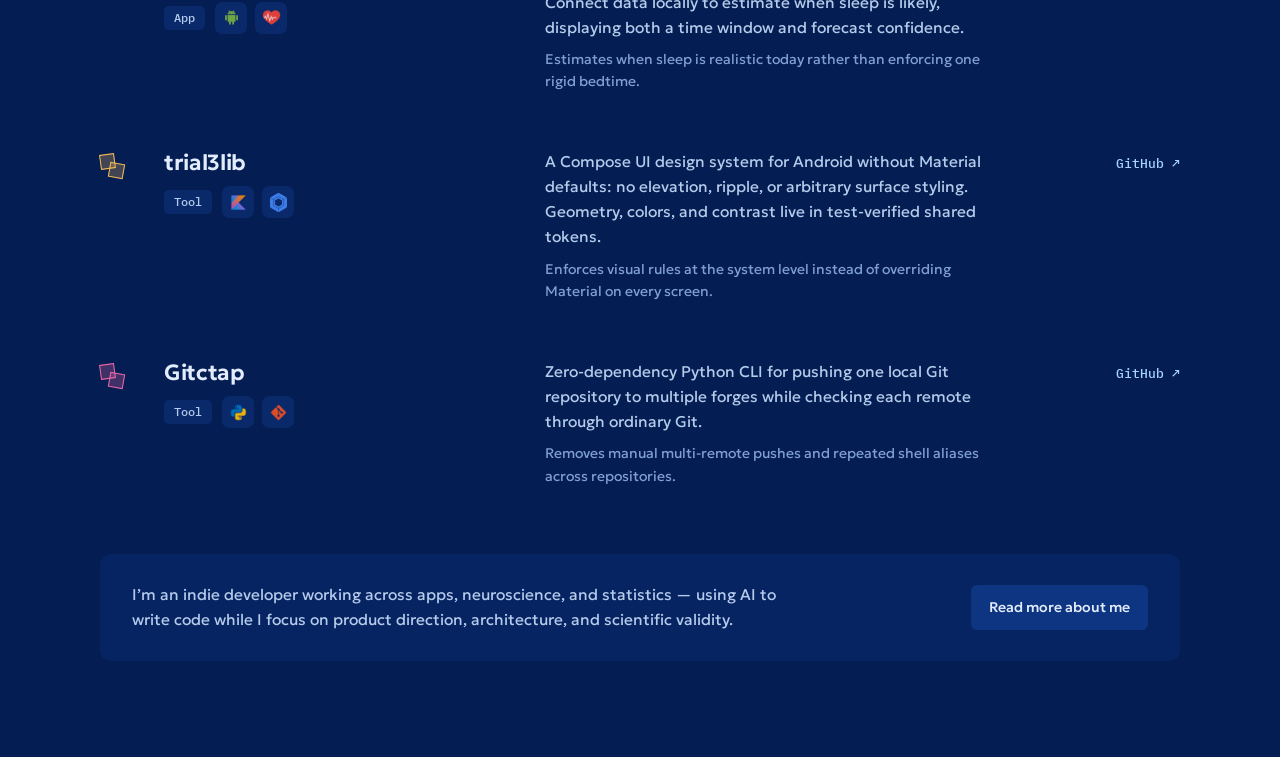
==== commit d94378a9: "Apply Option A: unified matte cobalt canvas, open editorial hero with skyline, zero box clutter, and" ====
--- a/index.html
+++ b/index.html
@@ -25,13 +25,13 @@
   <meta name="twitter:title" content="d1d2dopamine">
   <meta name="twitter:description" content="Apps, research tools, and reproducible analyses by d1d2dopamine.">
   <meta name="twitter:image" content="https://d1d2dopamine.is-a.dev/assets/og-image.png">
-  <link rel="icon" type="image/png" sizes="32x32" href="assets/favicon.png?v=v12">
-  <link rel="icon" type="image/x-icon" href="favicon.ico?v=v12">
-  <link rel="apple-touch-icon" href="assets/apple-touch-icon.png?v=v12">
-  <link rel="manifest" href="site.webmanifest?v=v12">
+  <link rel="icon" type="image/png" sizes="32x32" href="assets/favicon.png?v=v13">
+  <link rel="icon" type="image/x-icon" href="favicon.ico?v=v13">
+  <link rel="apple-touch-icon" href="assets/apple-touch-icon.png?v=v13">
+  <link rel="manifest" href="site.webmanifest?v=v13">
   <link rel="preload" href="assets/fonts/geologica-regular.ttf" as="font" type="font/ttf" crossorigin>
   <link rel="preload" href="assets/fonts/geologica-semibold.ttf" as="font" type="font/ttf" crossorigin>
-  <link rel="stylesheet" href="styles.css?v=v12">
+  <link rel="stylesheet" href="styles.css?v=v13">
 </head>
 <body>
   <a class="skip-link" href="#content">Skip to content</a>
@@ -39,7 +39,7 @@
     <div class="container header-inner">
       <div class="header-left">
         <a class="brand" href="index.html" aria-label="d1d2dopamine">
-          <img class="brand-mark" src="assets/avatar-d1d2.png?v=v12" alt="" width="34" height="34">
+          <img class="brand-mark" src="assets/avatar-d1d2.png?v=v13" alt="" width="34" height="34">
         </a>
         <nav class="primary-nav" aria-label="Primary navigation">
           <a href="index.html" aria-current="page">Home</a><a href="projects.html">Projects</a><a href="about.html">About</a>
@@ -57,7 +57,7 @@
     <section class="hero-wrap">
       <div class="container">
         <div class="hero-stage">
-          <img class="hero-skyline" src="assets/skyline-lines.png?v=v12" alt="" width="584" height="336" decoding="async">
+          <img class="hero-skyline" src="assets/skyline-lines.png?v=v13" alt="" width="584" height="336" decoding="async">
           <div class="hero-content">
             <h1>d1d2dopamine</h1>
             <p class="hero-lead">I make local-first apps and research tools, and publish the code and analyses so other people can reproduce them.</p>
@@ -203,6 +203,6 @@
       </div>
     </section>
   </main>
-  <script src="site.js?v=v12" defer></script>
+  <script src="site.js?v=v13" defer></script>
 </body>
 </html>
--- a/styles.css
+++ b/styles.css
@@ -30,31 +30,28 @@
   font-display: swap;
 }
 
-/* Calm matte blueberry-slate tonal palette (sampled from bg-blueberries.webp, zero spotlight glare) */
+/* Option A — One cohesive world: matte deep cobalt + white architectural skyline + d1d2 chromatic cubes */
 :root {
   color-scheme: dark;
-  --bg: #081326;
-  --bg-deep: #071122;
-  --surface: #0D1E3B;
-  --surface-flagship: #0E1F3D;
-  --surface-row: #102344;
-  --surface-elevated: #162E57;
-  --surface-pill: #08152B;
-  --surface-tint: #152B52;
-  --border: rgba(176, 200, 236, 0.14);
-  --border-strong: rgba(188, 212, 246, 0.28);
-  --shadow-panel: 0 14px 32px rgba(2, 6, 16, 0.48);
-
-  --text: #DCE6F5;
-  --text-soft: #B2C4DE;
-  --muted: #829ABF;
-
-  --accent: #68B4F8;
-  --accent-bright: #9ACBFF;
-  --accent-soft: #173462;
-  --accent-border: rgba(154, 203, 255, 0.34);
-
-  /* Chromatic cube accents sampled from avatar-d1d2.png */
+  --bg: #041D52;
+  --bg-deep: #031642;
+  --bg-banner: #002B73;
+  --surface: #072462;
+  --surface-hover: #0B2D75;
+  --surface-chip: #0A296B;
+
+  --line: rgba(190, 214, 255, 0.12);
+  --line-strong: rgba(190, 214, 255, 0.28);
+
+  --text: #E2ECFC;
+  --text-soft: #B5CBEB;
+  --muted: #7F9FD1;
+
+  --accent: #74BDFF;
+  --accent-bright: #A8D4FF;
+  --accent-fill: #0E3582;
+
+  /* Chromatic cube accents sampled directly from avatar-d1d2.png */
   --cube-cyan: #45D9EC;
   --cube-violet: #9A74F7;
   --cube-magenta: #EC68A8;
@@ -65,11 +62,9 @@
   --mono: "IBM Plex Mono", ui-monospace, SFMono-Regular, Menlo, Consolas, monospace;
   --radius-sm: 6px;
   --radius-md: 10px;
-  --radius-lg: 14px;
   --container: 1080px;
 }
 
-/* Night atmosphere removed — single signature Blueberry + Blue Mosaic Tiles identity */
 *,
 *::before,
 *::after {
@@ -78,7 +73,7 @@
 
 html {
   min-height: 100%;
-  background: var(--bg-deep);
+  background: var(--bg);
   -webkit-text-size-adjust: 100%;
 }
 
@@ -91,14 +86,7 @@
   font-size: 16px;
   line-height: 1.65;
   color: var(--text);
-  background-color: var(--bg-deep);
-  background-image:
-    linear-gradient(180deg, rgba(4, 16, 40, 0.34) 0%, rgba(3, 13, 34, 0.44) 55%, rgba(2, 10, 28, 0.54) 100%),
-    url("assets/bg-blueberries.webp");
-  background-size: cover, cover;
-  background-position: center, center;
-  background-repeat: no-repeat, no-repeat;
-  background-attachment: fixed, fixed;
+  background-color: var(--bg);
   -webkit-font-smoothing: antialiased;
   text-rendering: optimizeLegibility;
 }
@@ -111,9 +99,9 @@
 
 a {
   color: var(--accent-bright);
-  text-decoration-color: rgba(159, 209, 255, 0.34);
-  text-underline-offset: 3px;
-  transition: color 140ms ease, border-color 140ms ease, background-color 140ms ease, text-decoration-color 140ms ease;
+  text-decoration-color: rgba(168, 212, 255, 0.30);
+  text-underline-offset: 4px;
+  transition: color 140ms ease, background-color 140ms ease, border-color 140ms ease, opacity 140ms ease;
 }
 
 a:hover {
@@ -135,7 +123,7 @@
   padding: 10px 14px;
   border-radius: var(--radius-sm);
   background: var(--accent-bright);
-  color: #031538;
+  color: #031642;
   font-weight: 600;
   text-decoration: none;
 }
@@ -143,42 +131,37 @@
 .skip-link:focus,
 .skip-link:hover {
   left: 12px;
-  color: #031538;
+  color: #031642;
 }
 
 .container {
-  width: min(var(--container), calc(100% - 40px));
+  width: min(var(--container), calc(100% - 48px));
   margin-inline: auto;
 }
 
-/* Header — horizontal blue glass mosaic tiles */
+/* Header — seamless, quiet, zero clunky boxes */
 .site-header {
   position: sticky;
   top: 0;
   z-index: 20;
-  background-color: var(--bg-deep);
-  background-image:
-    linear-gradient(180deg, rgba(2, 20, 56, 0.56) 0%, rgba(2, 16, 48, 0.66) 100%),
-    url("assets/header-tiles.webp");
-  background-size: cover, auto 160px;
-  background-position: center, center;
-  background-repeat: no-repeat, repeat-x;
-  border-bottom: 1px solid var(--border-strong);
+  background: rgba(4, 29, 82, 0.94);
+  backdrop-filter: blur(8px);
+  -webkit-backdrop-filter: blur(8px);
 }
 
 .header-inner {
   display: flex;
   align-items: center;
   justify-content: space-between;
-  gap: 16px;
-  min-height: 64px;
-  padding: 8px 0;
+  gap: 20px;
+  min-height: 68px;
+  padding: 10px 0;
 }
 
 .header-left {
   display: flex;
   align-items: center;
-  gap: 24px;
+  gap: 28px;
   min-width: 0;
 }
 
@@ -193,25 +176,21 @@
   width: 34px;
   height: 34px;
   border-radius: 8px;
-  border: 1px solid var(--border-strong);
   object-fit: cover;
 }
 
 .primary-nav {
   display: flex;
   align-items: center;
-  gap: 2px;
-  padding: 4px;
-  border-radius: 10px;
-  background: var(--surface-pill);
-  box-shadow: 0 4px 16px rgba(2, 6, 16, 0.48);
+  gap: 6px;
 }
 
 .primary-nav a {
-  padding: 6px 13px;
-  border-radius: 7px;
+  position: relative;
+  padding: 8px 12px;
+  border-radius: var(--radius-sm);
   color: var(--muted);
-  font-size: 13.5px;
+  font-size: 14px;
   font-weight: 500;
   text-decoration: none;
   white-space: nowrap;
@@ -219,420 +198,449 @@
 
 .primary-nav a:hover {
   color: var(--text);
-  background: #102242;
 }
 
 .primary-nav a[aria-current="page"] {
   color: var(--text);
-  background: var(--accent-soft);
+}
+
+.primary-nav a[aria-current="page"]::after {
+  content: "";
+  position: absolute;
+  left: 12px;
+  right: 12px;
+  bottom: 2px;
+  height: 2px;
+  border-radius: 2px;
+  background: var(--cube-cyan);
 }
 
 .header-right {
   display: flex;
   align-items: center;
-  gap: 2px;
-  padding: 4px;
-  border-radius: 10px;
-  background: var(--surface-pill);
-  box-shadow: 0 4px 16px rgba(2, 6, 16, 0.48);
+  gap: 4px;
   flex-shrink: 0;
 }
 
 .icon-link {
+  display: inline-flex;
+  align-items: center;
+  justify-content: center;
+  width: 34px;
+  height: 34px;
+  border-radius: var(--radius-sm);
+  color: var(--muted);
+  text-decoration: none;
+}
+
+.icon-link:hover {
+  color: var(--text);
+  background: var(--surface);
+}
+
+.icon-link svg {
+  width: 17px;
+  height: 17px;
+  fill: currentColor;
+}
+
+.lang-switch {
+  margin-left: 6px;
+  padding: 6px 10px;
+  border-radius: var(--radius-sm);
+  background: var(--surface);
+  color: var(--text-soft);
+  font-family: var(--mono);
+  font-size: 11.5px;
+  letter-spacing: 0.06em;
+  text-decoration: none;
+  white-space: nowrap;
+}
+
+.lang-switch:hover {
+  background: var(--surface-hover);
+  color: var(--text);
+}
+
+/* Main */
+main {
+  flex: 1;
+  padding-bottom: 96px;
+}
+
+/* Open Editorial Hero — sits directly on the cobalt canvas, zero outer box */
+.hero-wrap {
+  padding: clamp(32px, 5vw, 56px) 0 clamp(24px, 3vw, 36px);
+}
+
+.hero-stage {
+  position: relative;
+  padding: clamp(24px, 4vw, 48px) 0 clamp(36px, 5vw, 56px);
+  min-height: 350px;
+  display: flex;
+  align-items: center;
+}
+
+.hero-skyline {
+  position: absolute;
+  right: 0;
+  bottom: 0;
+  width: min(560px, 54%);
+  height: auto;
+  pointer-events: none;
+  user-select: none;
+  opacity: 0.72;
+  z-index: 1;
+}
+
+.hero-content {
+  position: relative;
+  z-index: 2;
+  max-width: 590px;
+}
+
+.hero-stage h1 {
+  margin: 0 0 20px;
+  font-size: clamp(38px, 5.6vw, 60px);
+  line-height: 1.04;
+  font-weight: 600;
+  letter-spacing: -0.03em;
+  color: var(--text);
+}
+
+.hero-lead {
+  margin: 0;
+  font-size: clamp(17px, 2vw, 20px);
+  line-height: 1.56;
+  color: var(--text-soft);
+}
+
+.hero-note {
+  margin: 14px 0 0;
+  color: var(--muted);
+  font-size: 15px;
+  line-height: 1.65;
+  max-width: 54ch;
+}
+
+.hero-actions {
+  display: flex;
+  flex-wrap: wrap;
+  align-items: center;
+  gap: 12px;
+  margin-top: 30px;
+}
+
+/* Buttons — quiet, tactile, zero harsh outlines */
+.btn {
+  display: inline-flex;
+  align-items: center;
+  justify-content: center;
+  gap: 8px;
+  padding: 11px 18px;
+  border-radius: var(--radius-sm);
+  border: none;
+  background: var(--surface);
+  color: var(--text);
+  font-size: 14px;
+  font-weight: 500;
+  text-decoration: none;
+  cursor: pointer;
+}
+
+.btn:hover {
+  background: var(--surface-hover);
+  color: var(--text);
+}
+
+.btn-primary {
+  background: var(--accent-fill);
+  color: var(--text);
+}
+
+.btn-primary:hover {
+  background: #14439E;
+  color: var(--text);
+}
+
+.btn-ghost {
+  background: transparent;
+  color: var(--muted);
+  padding-inline: 10px;
+}
+
+.btn-ghost:hover {
+  background: transparent;
+  color: var(--text);
+}
+
+/* Sections */
+.section {
+  padding-top: 48px;
+}
+
+.section-head {
+  display: flex;
+  align-items: baseline;
+  justify-content: space-between;
+  gap: 16px;
+  margin-bottom: 20px;
+}
+
+.section-title {
+  margin: 0;
+  font-size: 14px;
+  font-weight: 500;
+  letter-spacing: 0.02em;
+  color: var(--muted);
+}
+
+.section-link {
+  font-size: 14px;
+  color: var(--accent-bright);
+  text-decoration: none;
+}
+
+.section-link:hover {
+  color: var(--text);
+}
+
+/* Flagship editorial band — one subtle matte tonal lift, zero drop shadow */
+.flagship {
+  display: grid;
+  grid-template-columns: minmax(0, 1.15fr) minmax(0, 0.85fr);
+  gap: 32px;
+  align-items: center;
+  padding: 32px 34px;
+  border-radius: var(--radius-md);
+  background: var(--surface);
+}
+
+.flagship-head {
+  display: flex;
+  align-items: center;
+  gap: 14px;
+  margin-bottom: 14px;
+}
+
+.flagship-icon {
+  width: 40px;
+  height: 40px;
+  border-radius: 9px;
+}
+
+.flagship-title {
+  margin: 0;
+  font-size: clamp(24px, 3vw, 30px);
+  line-height: 1.12;
+  font-weight: 600;
+  letter-spacing: -0.02em;
+}
+
+.flagship-title a {
+  color: var(--text);
+  text-decoration: none;
+}
+
+.flagship-title a:hover {
+  color: var(--accent-bright);
+}
+
+.flagship-desc {
+  margin: 0;
+  color: var(--text-soft);
+  font-size: 15.5px;
+  line-height: 1.62;
+}
+
+.flagship-note {
+  margin: 10px 0 0;
+  color: var(--muted);
+  font-size: 14px;
+}
+
+.meta-row {
+  display: flex;
+  flex-wrap: wrap;
+  align-items: center;
+  gap: 10px;
+  margin-top: 18px;
+}
+
+.tag {
+  display: inline-flex;
+  align-items: center;
+  padding: 4px 10px;
+  border-radius: 5px;
+  background: var(--surface-chip);
+  color: var(--text-soft);
+  font-family: var(--mono);
+  font-size: 11.5px;
+  line-height: 1.4;
+}
+
+.tag-accent {
+  background: var(--accent-fill);
+  color: var(--accent-bright);
+}
+
+.flagship-actions {
+  display: flex;
+  flex-wrap: wrap;
+  gap: 10px;
+  margin-top: 22px;
+}
+
+.flagship-media {
+  margin: 0;
+  border-radius: var(--radius-sm);
+  overflow: hidden;
+  background: var(--bg-deep);
+}
+
+.flagship-media img {
+  width: 100%;
+  aspect-ratio: 16 / 5;
+  object-fit: cover;
+}
+
+/* Open Editorial Project List — breathes directly on the cobalt canvas, lifts subtly on hover */
+.dossier-list {
+  margin: 0;
+  padding: 0;
+  list-style: none;
+  display: flex;
+  flex-direction: column;
+  gap: 8px;
+}
+
+.dossier-row {
+  display: grid;
+  grid-template-columns: 38px minmax(0, 1.05fr) minmax(0, 1.35fr) 152px;
+  gap: 20px 26px;
+  align-items: start;
+  padding: 24px 22px;
+  margin-inline: -22px;
+  border-radius: var(--radius-md);
+  background: transparent;
+  transition: background-color 160ms ease;
+}
+
+.dossier-row[hidden] {
+  display: none;
+}
+
+.dossier-row:hover,
+.dossier-row:focus-within {
+  background: var(--surface);
+}
+
+/* Two-square offset chromatic d1d2 mark (folds into one square on hover/focus) */
+.dossier-id {
+  display: flex;
+  align-items: center;
+  padding-top: 5px;
+}
+
+.cube-mark {
+  position: relative;
+  width: 24px;
+  height: 24px;
+  flex-shrink: 0;
+}
+
+.cube-mark::before,
+.cube-mark::after {
+  content: "";
+  position: absolute;
+  width: 15px;
+  height: 15px;
+  border: 1.5px solid var(--mark-color, var(--cube-cyan));
+  background: color-mix(in srgb, var(--mark-color, var(--cube-cyan)) 26%, transparent);
+  transition: transform 180ms cubic-bezier(0.22, 1, 0.36, 1);
+}
+
+.cube-mark::before {
+  top: 0;
+  left: 0;
+  transform: rotate(-8deg);
+}
+
+.cube-mark::after {
+  bottom: 0;
+  right: 0;
+  transform: rotate(10deg);
+}
+
+.dossier-row:hover .cube-mark::before,
+.dossier-row:focus-within .cube-mark::before {
+  transform: translate(4.5px, 4.5px) rotate(0deg);
+}
+
+.dossier-row:hover .cube-mark::after,
+.dossier-row:focus-within .cube-mark::after {
+  transform: translate(-4.5px, -4.5px) rotate(0deg);
+}
+
+.dossier-main h2,
+.dossier-main h3 {
+  margin: 0 0 10px;
+  font-size: 22px;
+  line-height: 1.24;
+  font-weight: 600;
+  letter-spacing: -0.015em;
+}
+
+.dossier-main h2 a,
+.dossier-main h3 a {
+  color: var(--text);
+  text-decoration: none;
+}
+
+.dossier-main h2 a:hover,
+.dossier-main h3 a:hover {
+  color: var(--accent-bright);
+}
+
+.dossier-meta {
+  display: flex;
+  flex-wrap: wrap;
+  align-items: center;
+  gap: 10px;
+}
+
+.tech-icons {
+  display: inline-flex;
+  align-items: center;
+  gap: 8px;
+}
+
+.tech-icon {
+  position: relative;
   display: inline-flex;
   align-items: center;
   justify-content: center;
   width: 32px;
   height: 32px;
   border-radius: 7px;
-  color: var(--muted);
-  text-decoration: none;
-}
-
-.icon-link:hover {
-  color: var(--text);
-  background: #102242;
-}
-
-.icon-link svg {
-  width: 16px;
-  height: 16px;
-  fill: currentColor;
-}
-
-.lang-switch {
-  margin-left: 4px;
-  padding: 6px 11px;
-  border-radius: 7px;
-  border: none;
-  background: var(--accent-soft);
-  color: var(--text);
-  font-family: var(--mono);
-  font-size: 11px;
-  letter-spacing: 0.06em;
-  text-decoration: none;
-  white-space: nowrap;
-}
-
-.lang-switch:hover {
-  background: #1E427A;
-  color: var(--text);
-}
-
-/* Main */
-main {
-  flex: 1;
-  padding-bottom: 84px;
-}
-
-/* Hero Stage — Blueprint Skyline + Chromatic Cubes Canvas */
-.hero-wrap {
-  padding: clamp(28px, 4.5vw, 48px) 0 18px;
-}
-
-.hero-stage {
-  position: relative;
-  overflow: hidden;
-  padding: clamp(28px, 5vw, 52px) clamp(24px, 4.5vw, 46px);
-  border-radius: var(--radius-lg);
-  background: #0B1A34;
-  box-shadow: var(--shadow-panel);
-  min-height: 360px;
-  display: flex;
-  align-items: center;
-}
-
-.hero-skyline {
-  position: absolute;
-  right: 0;
-  bottom: 0;
-  width: min(560px, 60%);
-  height: auto;
-  pointer-events: none;
-  user-select: none;
-  opacity: 0.78;
-  z-index: 1;
-}
-
-.hero-content {
-  position: relative;
-  z-index: 3;
-  max-width: 580px;
-}
-
-.hero-kicker {
-  display: inline-flex;
-  align-items: center;
-  gap: 10px;
-  margin: 0 0 16px;
-  font-family: var(--mono);
-  font-size: 12px;
-  letter-spacing: 0.06em;
-  text-transform: uppercase;
-  color: var(--muted);
-}
-
-.kicker-cubes {
-  display: inline-flex;
-  gap: 4px;
-  align-items: center;
-}
-
-.kicker-cubes i {
-  display: block;
-  width: 7px;
-  height: 7px;
-  opacity: 0.78;
-}
-
-.hero-stage h1 {
-  margin: 0 0 16px;
-  font-size: clamp(32px, 4.8vw, 50px);
-  line-height: 1.08;
-  font-weight: 600;
-  letter-spacing: -0.025em;
-  color: var(--text);
-}
-
-.hero-lead {
-  margin: 0;
-  font-size: clamp(16px, 1.9vw, 19px);
-  line-height: 1.56;
-  color: var(--text-soft);
-}
-
-.hero-note {
-  margin: 14px 0 0;
-  color: var(--muted);
-  font-size: 14.5px;
-  line-height: 1.62;
-  max-width: 54ch;
-}
-
-.hero-actions {
-  display: flex;
-  flex-wrap: wrap;
-  gap: 10px;
-  margin-top: 26px;
-}
-
-/* Buttons */
-.btn {
-  display: inline-flex;
-  align-items: center;
-  justify-content: center;
-  gap: 8px;
-  padding: 10px 16px;
-  border-radius: var(--radius-sm);
-  border: 1px solid var(--border);
-  background: var(--surface-tint);
-  color: var(--text);
-  font-size: 14px;
-  font-weight: 500;
-  text-decoration: none;
-  cursor: pointer;
-}
-
-.btn:hover {
-  border-color: var(--border-strong);
-  background: var(--surface-elevated);
-  color: var(--text);
-}
-
-.btn-primary {
-  background: var(--accent-soft);
-  border-color: var(--accent-border);
-  color: var(--text);
-}
-
-.btn-primary:hover {
-  background: rgba(104, 184, 255, 0.24);
-  border-color: var(--accent-bright);
-  color: var(--text);
-}
-
-.btn-ghost {
-  background: transparent;
-  border-color: transparent;
-  color: var(--muted);
-}
-
-.btn-ghost:hover {
-  color: var(--text);
-  background: var(--surface-tint);
-  border-color: var(--border);
-}
-
-/* Sections */
-.section {
-  padding-top: 38px;
-}
-
-.section-head {
-  display: flex;
-  align-items: center;
-  justify-content: space-between;
-  gap: 14px;
-  margin-bottom: 16px;
-}
-
-.section-title {
-  margin: 0;
-  padding: 6px 13px;
-  border-radius: var(--radius-sm);
-  background: var(--surface-pill);
-  font-size: 13px;
-  font-weight: 500;
-  letter-spacing: 0.01em;
-  color: var(--text-soft);
-  box-shadow: 0 4px 14px rgba(2, 8, 22, 0.35);
-}
-
-.section-link {
-  padding: 6px 12px;
-  border-radius: var(--radius-sm);
-  background: var(--surface-pill);
-  font-size: 13px;
-  color: var(--accent-bright);
-  text-decoration: none;
-  box-shadow: 0 4px 14px rgba(2, 8, 22, 0.35);
-}
-
-.section-link:hover {
-  background: var(--surface-elevated);
-  color: var(--text);
-}
-
-/* Flagship editorial strip */
-.flagship {
-  display: grid;
-  grid-template-columns: minmax(0, 1.15fr) minmax(0, 0.85fr);
-  gap: 28px;
-  align-items: center;
-  padding: 28px 30px;
-  border-radius: var(--radius-md);
-  background: var(--surface-flagship);
-  box-shadow: var(--shadow-panel);
-}
-
-.flagship-head {
-  display: flex;
-  align-items: center;
-  gap: 12px;
-  margin-bottom: 12px;
-}
-
-.flagship-icon {
-  width: 38px;
-  height: 38px;
-  border-radius: 9px;
-  border: 1px solid var(--border);
-}
-
-.flagship-title {
-  margin: 0;
-  font-size: clamp(22px, 2.8vw, 28px);
-  line-height: 1.15;
-  font-weight: 600;
-  letter-spacing: -0.02em;
-}
-
-.flagship-title a {
-  color: var(--text);
-  text-decoration: none;
-}
-
-.flagship-title a:hover {
-  color: var(--accent-bright);
-}
-
-.flagship-desc {
-  margin: 0;
-  color: var(--text-soft);
-  font-size: 15.5px;
-  line-height: 1.6;
-}
-
-.flagship-note {
-  margin: 10px 0 0;
-  color: var(--muted);
-  font-size: 14px;
-}
-
-.meta-row {
-  display: flex;
-  flex-wrap: wrap;
-  gap: 7px;
-  margin-top: 16px;
-}
-
-.tag {
-  display: inline-flex;
-  align-items: center;
-  padding: 3px 9px;
-  border-radius: 4px;
-  border: 1px solid var(--border);
-  background: var(--surface-tint);
-  color: var(--text-soft);
-  font-family: var(--mono);
-  font-size: 11.5px;
-  line-height: 1.4;
-}
-
-.tag-accent {
-  border-color: var(--accent-border);
-  background: var(--accent-soft);
-  color: var(--accent-bright);
-}
-
-.flagship-actions {
-  display: flex;
-  flex-wrap: wrap;
-  gap: 10px;
-  margin-top: 20px;
-}
-
-.flagship-media {
-  margin: 0;
-  border-radius: var(--radius-sm);
-  overflow: hidden;
-  border: 1px solid var(--border);
-  background: var(--bg-deep);
-}
-
-.flagship-media img {
-  width: 100%;
-  aspect-ratio: 16 / 5;
-  object-fit: cover;
-}
-
-/* Opaque project slabs (no standard 1px divider lines — blueberry backdrop breathes cleanly between rows) */
-.dossier-list {
-  margin: 0;
-  padding: 0;
-  list-style: none;
-  display: flex;
-  flex-direction: column;
-  gap: 12px;
-}
-
-.dossier-row {
-  display: grid;
-  grid-template-columns: 38px minmax(0, 1.05fr) minmax(0, 1.35fr) 152px;
-  gap: 20px 24px;
-  align-items: start;
-  padding: 26px 28px;
-  border-radius: var(--radius-md);
-  background: var(--surface-row);
-  box-shadow: 0 10px 26px rgba(2, 8, 22, 0.34);
-  transition: background-color 150ms ease, transform 150ms ease;
-}
-
-.dossier-row[hidden] {
-  display: none;
-}
-
-.dossier-row:hover,
-.dossier-row:focus-within {
-  background: var(--surface-elevated);
-}
-
-/* Two-square offset chromatic mark (folds into one aligned square on hover/focus) */
-.dossier-id {
-  display: flex;
-  align-items: center;
-  padding-top: 4px;
-}
-
-.tech-icons {
-  display: inline-flex;
-  align-items: center;
-  gap: 9px;
-}
-
-.tech-icon {
-  position: relative;
-  display: inline-flex;
-  align-items: center;
-  justify-content: center;
-  width: 34px;
-  height: 34px;
-  border-radius: 8px;
-  border: 1px solid var(--border);
-  background: var(--surface-tint);
-  transition: border-color 140ms ease, background-color 140ms ease, transform 140ms ease;
+  background: var(--surface-chip);
+  transition: background-color 140ms ease, transform 140ms ease;
 }
 
 .tech-icon:hover {
-  border-color: var(--border-strong);
-  background: var(--surface-elevated);
+  background: var(--accent-fill);
   transform: translateY(-1px);
 }
 
 .tech-icon img {
-  width: 21px;
-  height: 21px;
+  width: 19px;
+  height: 19px;
   object-fit: contain;
+  opacity: 0.9;
+}
+
+.tech-icon:hover img {
+  opacity: 1;
 }
 
 .tech-icon::after {
@@ -643,7 +651,6 @@
   transform: translateX(-50%) translateY(-3px);
   padding: 4px 8px;
   border-radius: 5px;
-  border: 1px solid var(--border-strong);
   background: var(--bg-deep);
   color: var(--text);
   font-family: var(--mono);
@@ -662,76 +669,6 @@
   transform: translateX(-50%) translateY(0);
 }
 
-.cube-mark {
-  position: relative;
-  width: 24px;
-  height: 24px;
-  flex-shrink: 0;
-}
-
-.cube-mark::before,
-.cube-mark::after {
-  content: "";
-  position: absolute;
-  width: 15px;
-  height: 15px;
-  border: 1.5px solid var(--mark-color, var(--cube-cyan));
-  background: color-mix(in srgb, var(--mark-color, var(--cube-cyan)) 30%, transparent);
-  transition: transform 180ms cubic-bezier(0.22, 1, 0.36, 1);
-}
-
-.cube-mark::before {
-  top: 0;
-  left: 0;
-  transform: rotate(-8deg);
-}
-
-.cube-mark::after {
-  bottom: 0;
-  right: 0;
-  transform: rotate(10deg);
-}
-
-.dossier-row:hover .cube-mark::before,
-.dossier-row:focus-within .cube-mark::before {
-  transform: translate(4.5px, 4.5px) rotate(0deg);
-}
-
-.dossier-row:hover .cube-mark::after,
-.dossier-row:focus-within .cube-mark::after {
-  transform: translate(-4.5px, -4.5px) rotate(0deg);
-}
-
-.dossier-main h2,
-.dossier-main h3 {
-  margin: 0 0 10px;
-  font-size: 22px;
-  line-height: 1.24;
-  font-weight: 600;
-  letter-spacing: -0.015em;
-}
-
-.dossier-main h2 a,
-.dossier-main h3 a {
-  color: var(--text);
-  text-decoration: none;
-}
-
-.dossier-main h2 a:hover,
-.dossier-main h3 a:hover {
-  color: var(--accent-bright);
-}
-
-.dossier-meta {
-  display: flex;
-  flex-wrap: wrap;
-  align-items: center;
-  gap: 10px;
-  font-family: var(--mono);
-  font-size: 12.5px;
-  color: var(--muted);
-}
-
 .dossier-body p {
   margin: 0;
   color: var(--text-soft);
@@ -740,7 +677,7 @@
 }
 
 .dossier-context {
-  margin-top: 10px !important;
+  margin-top: 8px !important;
   color: var(--muted) !important;
   font-size: 14px !important;
 }
@@ -748,8 +685,8 @@
 .dossier-links {
   display: flex;
   flex-wrap: wrap;
-  gap: 12px;
-  padding-top: 2px;
+  gap: 14px;
+  padding-top: 4px;
   justify-content: flex-end;
 }
 
@@ -764,15 +701,15 @@
   text-decoration: underline;
 }
 
-/* Filter bar (Projects page) */
+/* Projects & About Page Headers */
 .page-header {
-  padding: clamp(32px, 5vw, 52px) 0 24px;
+  padding: clamp(36px, 5vw, 56px) 0 28px;
 }
 
 .page-header h1 {
   margin: 0 0 10px;
-  font-size: clamp(28px, 4vw, 40px);
-  line-height: 1.12;
+  font-size: clamp(32px, 4.4vw, 44px);
+  line-height: 1.1;
   font-weight: 600;
   letter-spacing: -0.025em;
 }
@@ -781,18 +718,14 @@
   margin: 0;
   max-width: 60ch;
   color: var(--text-soft);
-  font-size: 16px;
+  font-size: 16.5px;
 }
 
 .filter-bar {
   display: inline-flex;
   flex-wrap: wrap;
-  gap: 4px;
-  margin-top: 20px;
-  padding: 5px;
-  border-radius: 10px;
-  background: var(--surface-pill);
-  box-shadow: 0 6px 18px rgba(2, 6, 16, 0.45);
+  gap: 6px;
+  margin-top: 22px;
 }
 
 .filter-bar[hidden] {
@@ -801,10 +734,10 @@
 
 .filter-btn {
   padding: 8px 15px;
-  border-radius: 7px;
+  border-radius: var(--radius-sm);
   border: none;
-  background: #0D1E3B;
-  color: var(--text-soft);
+  background: var(--surface);
+  color: var(--muted);
   font-family: var(--mono);
   font-size: 12.5px;
   cursor: pointer;
@@ -813,63 +746,64 @@
 
 .filter-btn:hover {
   color: var(--text);
-  background: #132A52;
+  background: var(--surface-hover);
 }
 
 .filter-btn[aria-pressed="true"] {
-  background: var(--accent-soft);
+  background: var(--accent-fill);
   color: var(--text);
 }
 
 /* Home About Teaser */
 .home-about {
-  position: relative;
-  overflow: hidden;
-  margin-top: 28px;
-  padding: 24px 28px;
+  margin-top: 42px;
+  padding: 28px 32px;
   border-radius: var(--radius-md);
-  background: #0A1E44;
-  box-shadow: var(--shadow-panel);
+  background: var(--surface);
   display: flex;
   align-items: center;
   justify-content: space-between;
-  gap: 24px;
+  gap: 28px;
 }
 
 .home-about p {
   margin: 0;
   color: var(--text-soft);
-  font-size: 15px;
+  font-size: 15.5px;
   max-width: 62ch;
 }
 
 .home-about .btn {
   white-space: nowrap;
   flex-shrink: 0;
+  background: var(--accent-fill);
+}
+
+.home-about .btn:hover {
+  background: #14439E;
 }
 
 /* About Page */
 .about-layout {
   display: grid;
-  grid-template-columns: minmax(0, 1.55fr) minmax(240px, 0.75fr);
-  gap: 28px;
+  grid-template-columns: minmax(0, 1.55fr) minmax(260px, 0.78fr);
+  gap: 36px;
   align-items: start;
 }
 
 .essay {
-  padding: 30px 32px;
+  padding: 32px 36px;
   border-radius: var(--radius-md);
-  background: #0A1E44;
-  box-shadow: var(--shadow-panel);
+  background: var(--surface);
 }
 
 .essay-group + .essay-group {
-  margin-top: 28px;
+  margin-top: 30px;
 }
 
 .essay h2 {
   margin: 0 0 10px;
-  font-size: 18px;
+  font-size: 19px;
   font-weight: 600;
   color: var(--text);
 }
@@ -878,7 +812,7 @@
   margin: 0;
   color: var(--text-soft);
   font-size: 15.5px;
-  line-height: 1.72;
+  line-height: 1.75;
 }
 
 .essay p + p {
@@ -887,33 +821,31 @@
 
 .aside-card {
   border-radius: var(--radius-md);
-  background: #0E2652;
-  box-shadow: var(--shadow-panel);
+  background: var(--surface);
   overflow: hidden;
 }
 
 .profile-banner {
   position: relative;
-  height: 112px;
-  background-color: #002B73;
+  height: 120px;
+  background-color: var(--bg-banner);
   background-image: url("assets/skyline-lines.png");
   background-size: auto 92%;
   background-position: right bottom;
   background-repeat: no-repeat;
-  border-bottom: 1px solid var(--border);
 }
 
 .profile-body {
-  padding: 0 22px 22px;
+  padding: 0 24px 26px;
 }
 
 .profile-avatar {
   width: 56px;
   height: 56px;
   margin-top: -28px;
-  margin-bottom: 14px;
+  margin-bottom: 16px;
   border-radius: 10px;
-  border: 2px solid var(--bg-deep);
+  border: 3px solid var(--surface);
   display: block;
   position: relative;
   z-index: 1;
@@ -932,9 +864,9 @@
   list-style: none;
   display: flex;
   flex-direction: column;
-  gap: 8px;
+  gap: 9px;
   color: var(--text-soft);
-  font-size: 14px;
+  font-size: 14.5px;
 }
 
 /* 404 Page */
@@ -942,7 +874,6 @@
   margin-top: clamp(48px, 8vw, 88px);
   padding: 36px;
   border-radius: var(--radius-md);
-  border: 1px solid var(--border);
   background: var(--surface);
   max-width: 560px;
 }
@@ -965,10 +896,13 @@
   color: var(--text-soft);
 }
 
-@media (max-width: 900px) {
+@media (max-width: 960px) {
   .dossier-row {
-    grid-template-columns: 28px minmax(0, 1fr);
-    gap: 10px 14px;
+    grid-template-columns: 32px minmax(0, 1fr);
+    gap: 12px 18px;
+    margin-inline: 0;
+    padding: 20px;
+    background: var(--surface);
   }
 
   .dossier-body,
@@ -981,7 +915,7 @@
 @media (max-width: 860px) {
   .flagship {
     grid-template-columns: 1fr;
-    padding: 22px;
+    padding: 24px;
   }
 
   .flagship-media {
@@ -990,7 +924,7 @@
 
   .about-layout {
     grid-template-columns: 1fr;
-    gap: 20px;
+    gap: 24px;
   }
 
   .home-about {
@@ -1020,20 +954,17 @@
   .header-right {
     order: 2;
     margin-left: auto;
-    gap: 4px;
   }
 
   .primary-nav {
     order: 3;
     width: 100%;
-    padding-top: 8px;
-    border-top: 1px solid var(--border);
-    gap: 4px;
+    padding-top: 6px;
     overflow-x: auto;
   }
 
   .hero-stage {
-    padding: 24px 20px 175px;
+    padding: 20px 0 160px;
   }
 
   .hero-skyline {
@@ -1042,7 +973,7 @@
   }
 
   .essay {
-    padding: 22px 20px;
+    padding: 24px 22px;
   }
 }
 
@@ -1053,7 +984,7 @@
 
   .dossier-row {
     grid-template-columns: 1fr;
-    padding: 18px 8px;
+    padding: 18px;
   }
 
   .dossier-body,
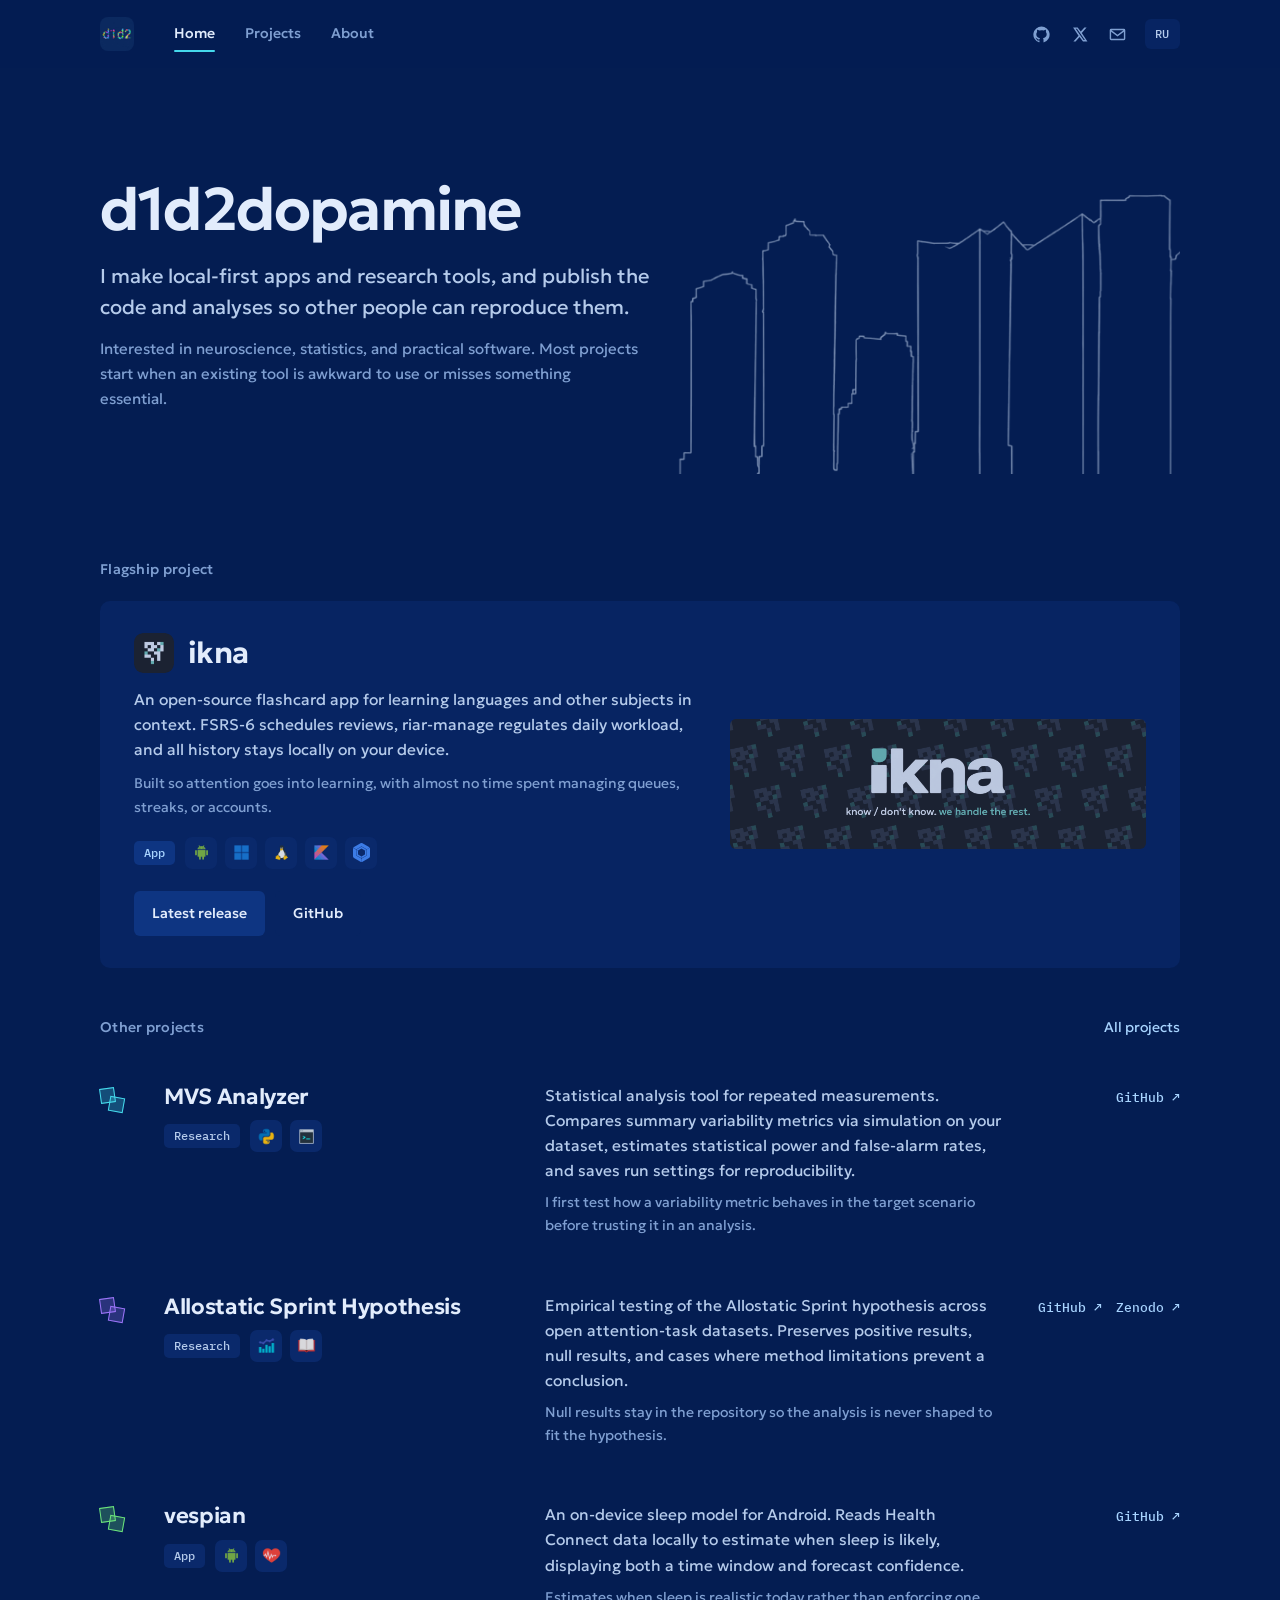
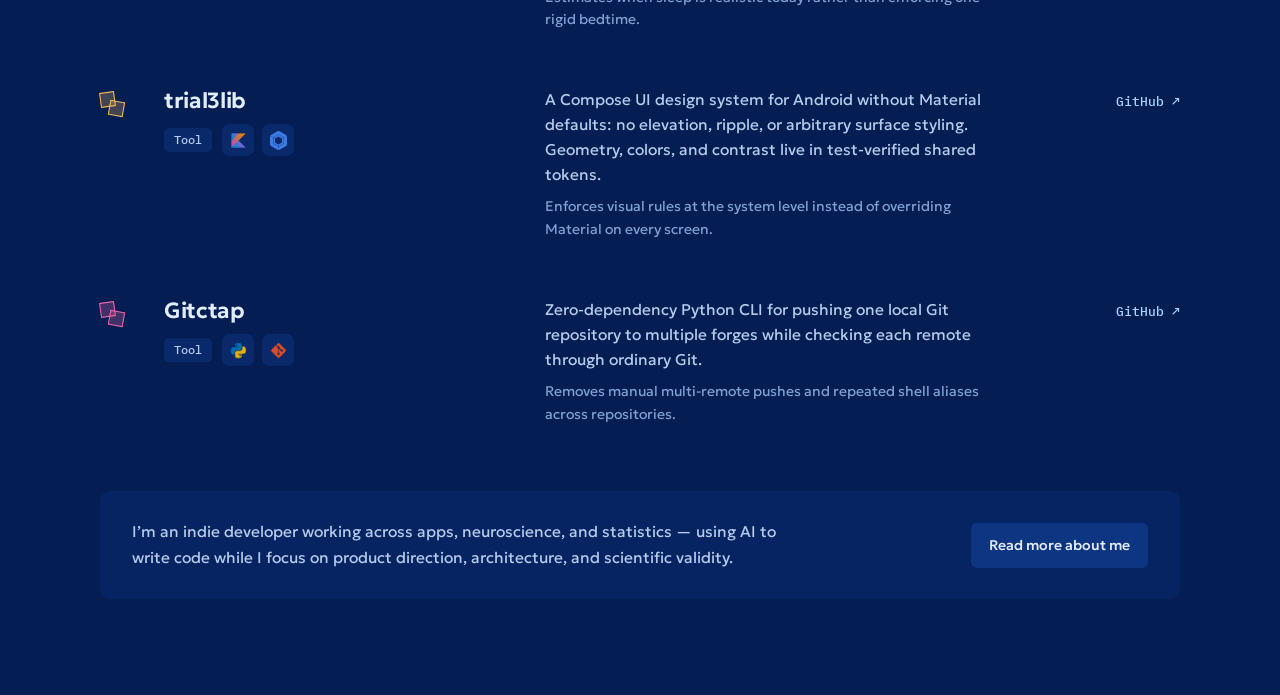
==== commit 0c440020: "Remove redundant and off-topic CTA buttons from Hero" ====
--- a/index.html
+++ b/index.html
@@ -25,13 +25,13 @@
   <meta name="twitter:title" content="d1d2dopamine">
   <meta name="twitter:description" content="Apps, research tools, and reproducible analyses by d1d2dopamine.">
   <meta name="twitter:image" content="https://d1d2dopamine.is-a.dev/assets/og-image.png">
-  <link rel="icon" type="image/png" sizes="32x32" href="assets/favicon.png?v=v13">
-  <link rel="icon" type="image/x-icon" href="favicon.ico?v=v13">
-  <link rel="apple-touch-icon" href="assets/apple-touch-icon.png?v=v13">
-  <link rel="manifest" href="site.webmanifest?v=v13">
+  <link rel="icon" type="image/png" sizes="32x32" href="assets/favicon.png?v=v14">
+  <link rel="icon" type="image/x-icon" href="favicon.ico?v=v14">
+  <link rel="apple-touch-icon" href="assets/apple-touch-icon.png?v=v14">
+  <link rel="manifest" href="site.webmanifest?v=v14">
   <link rel="preload" href="assets/fonts/geologica-regular.ttf" as="font" type="font/ttf" crossorigin>
   <link rel="preload" href="assets/fonts/geologica-semibold.ttf" as="font" type="font/ttf" crossorigin>
-  <link rel="stylesheet" href="styles.css?v=v13">
+  <link rel="stylesheet" href="styles.css?v=v14">
 </head>
 <body>
   <a class="skip-link" href="#content">Skip to content</a>
@@ -39,7 +39,7 @@
     <div class="container header-inner">
       <div class="header-left">
         <a class="brand" href="index.html" aria-label="d1d2dopamine">
-          <img class="brand-mark" src="assets/avatar-d1d2.png?v=v13" alt="" width="34" height="34">
+          <img class="brand-mark" src="assets/avatar-d1d2.png?v=v14" alt="" width="34" height="34">
         </a>
         <nav class="primary-nav" aria-label="Primary navigation">
           <a href="index.html" aria-current="page">Home</a><a href="projects.html">Projects</a><a href="about.html">About</a>
@@ -57,16 +57,11 @@
     <section class="hero-wrap">
       <div class="container">
         <div class="hero-stage">
-          <img class="hero-skyline" src="assets/skyline-lines.png?v=v13" alt="" width="584" height="336" decoding="async">
+          <img class="hero-skyline" src="assets/skyline-lines.png?v=v14" alt="" width="584" height="336" decoding="async">
           <div class="hero-content">
             <h1>d1d2dopamine</h1>
             <p class="hero-lead">I make local-first apps and research tools, and publish the code and analyses so other people can reproduce them.</p>
             <p class="hero-note">Interested in neuroscience, statistics, and practical software. Most projects start when an existing tool is awkward to use or misses something essential.</p>
-            <div class="hero-actions">
-              <a class="btn btn-primary" href="https://github.com/d1d2dopamine/ikna/releases/latest" rel="noopener">Download ikna</a>
-              <a class="btn" href="projects.html">All projects</a>
-              <a class="btn btn-ghost" href="about.html">About me</a>
-            </div>
           </div>
         </div>
       </div>
@@ -203,6 +198,6 @@
       </div>
     </section>
   </main>
-  <script src="site.js?v=v13" defer></script>
+  <script src="site.js?v=v14" defer></script>
 </body>
 </html>
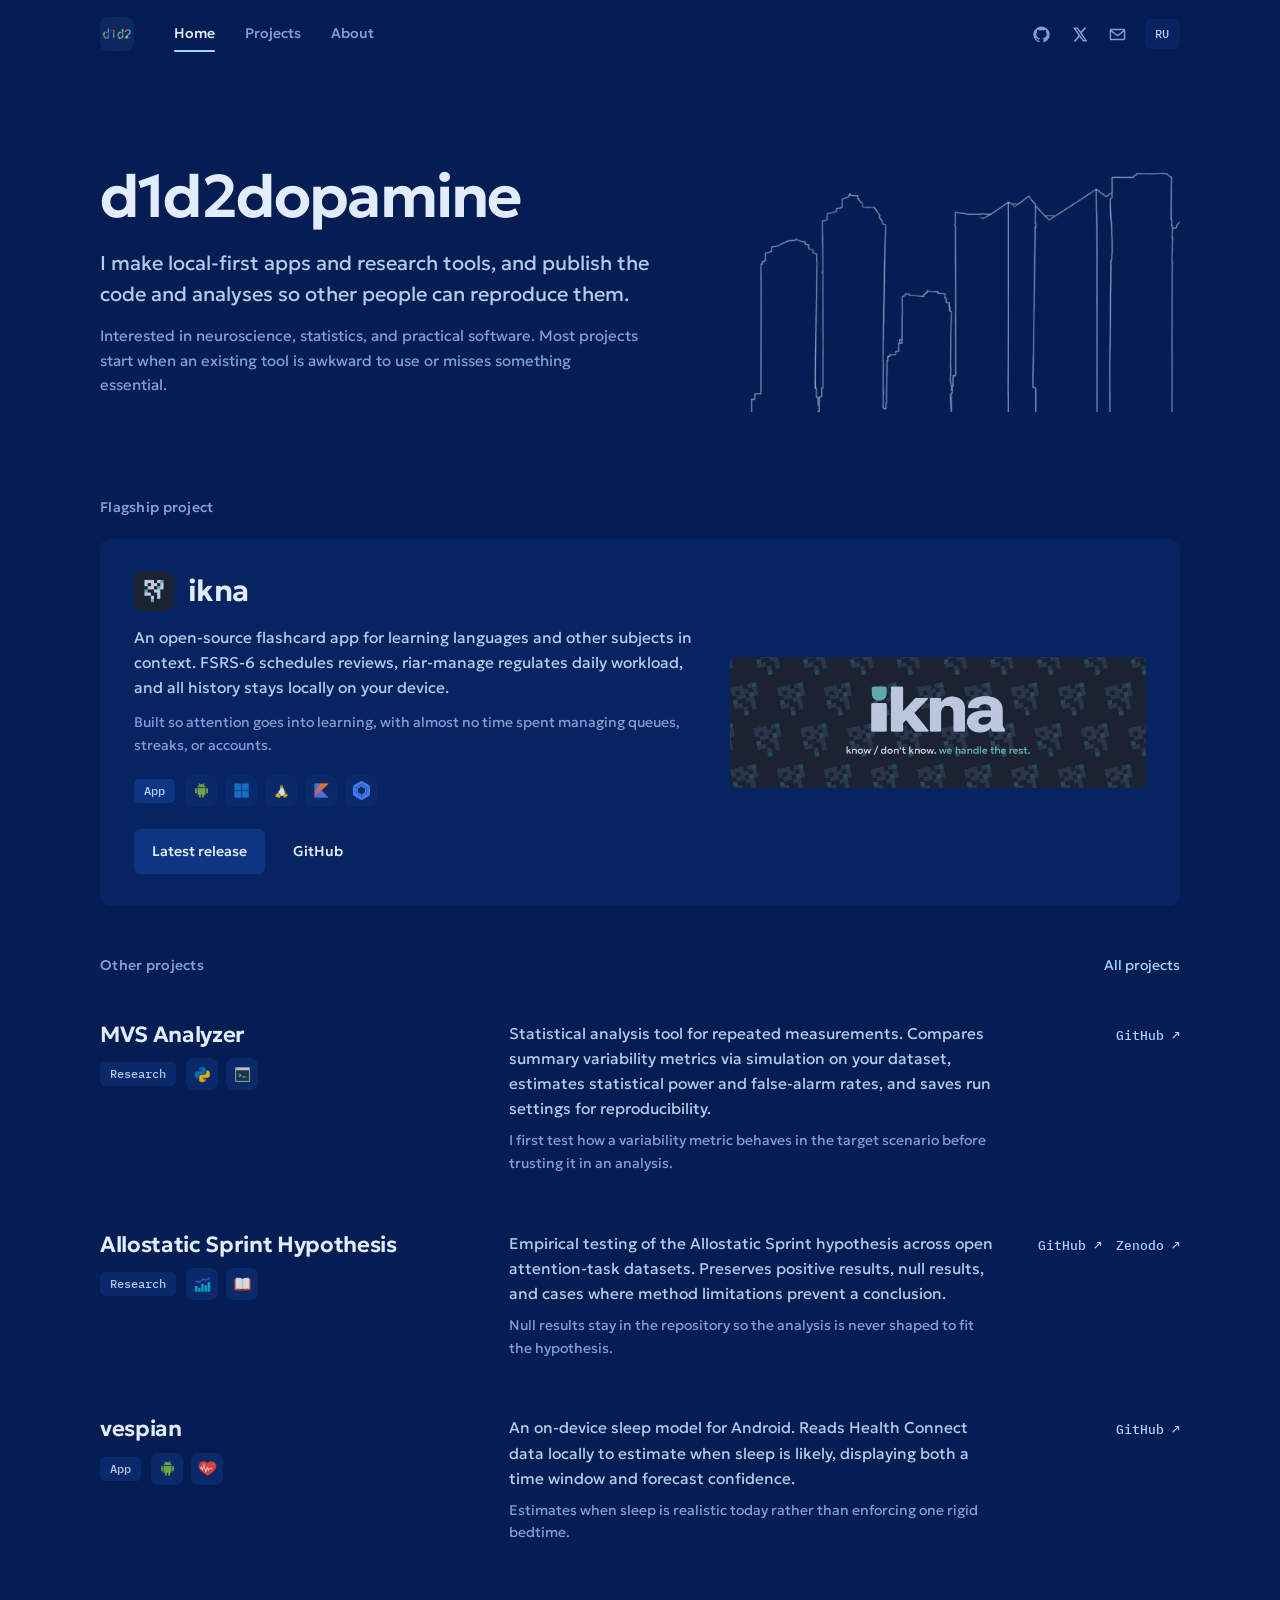
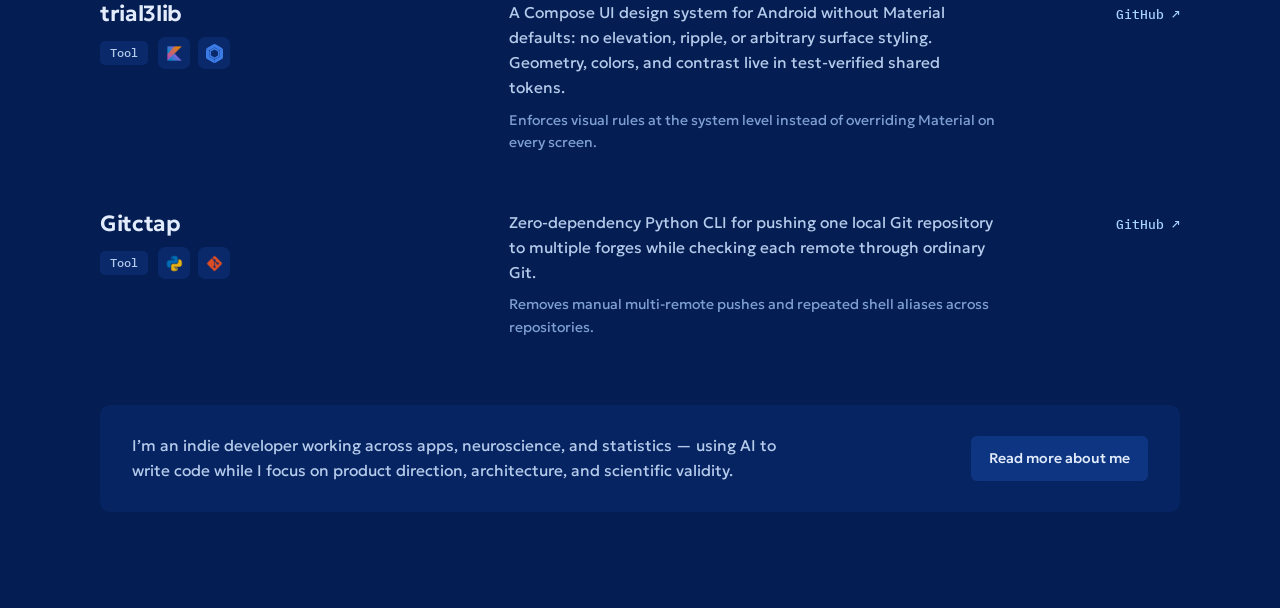
==== commit d9a9522e: "Align hero text baseline with skyline and remove all cube marks for pure cobalt architectural cohesi" ====
--- a/index.html
+++ b/index.html
@@ -25,13 +25,13 @@
   <meta name="twitter:title" content="d1d2dopamine">
   <meta name="twitter:description" content="Apps, research tools, and reproducible analyses by d1d2dopamine.">
   <meta name="twitter:image" content="https://d1d2dopamine.is-a.dev/assets/og-image.png">
-  <link rel="icon" type="image/png" sizes="32x32" href="assets/favicon.png?v=v14">
-  <link rel="icon" type="image/x-icon" href="favicon.ico?v=v14">
-  <link rel="apple-touch-icon" href="assets/apple-touch-icon.png?v=v14">
-  <link rel="manifest" href="site.webmanifest?v=v14">
+  <link rel="icon" type="image/png" sizes="32x32" href="assets/favicon.png?v=v15">
+  <link rel="icon" type="image/x-icon" href="favicon.ico?v=v15">
+  <link rel="apple-touch-icon" href="assets/apple-touch-icon.png?v=v15">
+  <link rel="manifest" href="site.webmanifest?v=v15">
   <link rel="preload" href="assets/fonts/geologica-regular.ttf" as="font" type="font/ttf" crossorigin>
   <link rel="preload" href="assets/fonts/geologica-semibold.ttf" as="font" type="font/ttf" crossorigin>
-  <link rel="stylesheet" href="styles.css?v=v14">
+  <link rel="stylesheet" href="styles.css?v=v15">
 </head>
 <body>
   <a class="skip-link" href="#content">Skip to content</a>
@@ -39,7 +39,7 @@
     <div class="container header-inner">
       <div class="header-left">
         <a class="brand" href="index.html" aria-label="d1d2dopamine">
-          <img class="brand-mark" src="assets/avatar-d1d2.png?v=v14" alt="" width="34" height="34">
+          <img class="brand-mark" src="assets/avatar-d1d2.png?v=v15" alt="" width="34" height="34">
         </a>
         <nav class="primary-nav" aria-label="Primary navigation">
           <a href="index.html" aria-current="page">Home</a><a href="projects.html">Projects</a><a href="about.html">About</a>
@@ -57,7 +57,7 @@
     <section class="hero-wrap">
       <div class="container">
         <div class="hero-stage">
-          <img class="hero-skyline" src="assets/skyline-lines.png?v=v14" alt="" width="584" height="336" decoding="async">
+          <img class="hero-skyline" src="assets/skyline-lines.png?v=v15" alt="" width="584" height="336" decoding="async">
           <div class="hero-content">
             <h1>d1d2dopamine</h1>
             <p class="hero-lead">I make local-first apps and research tools, and publish the code and analyses so other people can reproduce them.</p>
@@ -106,9 +106,6 @@
         </div>
 <ul class="dossier-list">
         <li class="dossier-row" data-category="research">
-          <div class="dossier-id">
-            <span class="cube-mark" style="--mark-color:var(--cube-cyan)" aria-hidden="true"></span>
-          </div>
           <div class="dossier-main">
             <h3><a href="https://github.com/d1d2dopamine/MVS-analyzer" rel="noopener">MVS Analyzer</a></h3>
             <div class="dossier-meta">
@@ -123,9 +120,6 @@
           <div class="dossier-links"><a href="https://github.com/d1d2dopamine/MVS-analyzer" rel="noopener">GitHub ↗</a></div>
         </li>
         <li class="dossier-row" data-category="research">
-          <div class="dossier-id">
-            <span class="cube-mark" style="--mark-color:var(--cube-violet)" aria-hidden="true"></span>
-          </div>
           <div class="dossier-main">
             <h3><a href="https://github.com/d1d2dopamine/allostatic-sprint-hypothesis" rel="noopener">Allostatic Sprint Hypothesis</a></h3>
             <div class="dossier-meta">
@@ -140,9 +134,6 @@
           <div class="dossier-links"><a href="https://github.com/d1d2dopamine/allostatic-sprint-hypothesis" rel="noopener">GitHub ↗</a><a href="https://zenodo.org/records/21304761" rel="noopener">Zenodo ↗</a></div>
         </li>
         <li class="dossier-row" data-category="app">
-          <div class="dossier-id">
-            <span class="cube-mark" style="--mark-color:var(--cube-lime)" aria-hidden="true"></span>
-          </div>
           <div class="dossier-main">
             <h3><a href="https://github.com/d1d2dopamine/vespian" rel="noopener">vespian</a></h3>
             <div class="dossier-meta">
@@ -157,9 +148,6 @@
           <div class="dossier-links"><a href="https://github.com/d1d2dopamine/vespian" rel="noopener">GitHub ↗</a></div>
         </li>
         <li class="dossier-row" data-category="tool">
-          <div class="dossier-id">
-            <span class="cube-mark" style="--mark-color:var(--cube-amber)" aria-hidden="true"></span>
-          </div>
           <div class="dossier-main">
             <h3><a href="https://github.com/d1d2dopamine/trial3lib" rel="noopener">trial3lib</a></h3>
             <div class="dossier-meta">
@@ -174,9 +162,6 @@
           <div class="dossier-links"><a href="https://github.com/d1d2dopamine/trial3lib" rel="noopener">GitHub ↗</a></div>
         </li>
         <li class="dossier-row" data-category="tool">
-          <div class="dossier-id">
-            <span class="cube-mark" style="--mark-color:var(--cube-magenta)" aria-hidden="true"></span>
-          </div>
           <div class="dossier-main">
             <h3><a href="https://github.com/d1d2dopamine/Gitctap" rel="noopener">Gitctap</a></h3>
             <div class="dossier-meta">
@@ -198,6 +183,6 @@
       </div>
     </section>
   </main>
-  <script src="site.js?v=v14" defer></script>
+  <script src="site.js?v=v15" defer></script>
 </body>
 </html>
--- a/styles.css
+++ b/styles.css
@@ -212,7 +212,7 @@
   bottom: 2px;
   height: 2px;
   border-radius: 2px;
-  background: var(--cube-cyan);
+  background: var(--accent-bright);
 }
 
 .header-right {
@@ -268,35 +268,37 @@
   padding-bottom: 96px;
 }
 
-/* Open Editorial Hero — sits directly on the cobalt canvas, zero outer box */
+/* Open Editorial Hero — baseline-aligned with the architectural skyline */
 .hero-wrap {
-  padding: clamp(32px, 5vw, 56px) 0 clamp(24px, 3vw, 36px);
+  padding: clamp(28px, 4.5vw, 48px) 0 clamp(24px, 3vw, 36px);
 }
 
 .hero-stage {
   position: relative;
-  padding: clamp(24px, 4vw, 48px) 0 clamp(36px, 5vw, 56px);
-  min-height: 350px;
-  display: flex;
-  align-items: center;
+  display: flex;
+  align-items: flex-end;
+  justify-content: space-between;
+  gap: 36px;
+  min-height: 290px;
+  padding: 20px 0 0;
 }
 
 .hero-skyline {
-  position: absolute;
-  right: 0;
-  bottom: 0;
-  width: min(560px, 54%);
+  position: relative;
+  order: 2;
+  width: min(480px, 46%);
   height: auto;
+  flex-shrink: 0;
   pointer-events: none;
   user-select: none;
-  opacity: 0.72;
-  z-index: 1;
+  opacity: 0.78;
 }
 
 .hero-content {
   position: relative;
-  z-index: 2;
-  max-width: 590px;
+  order: 1;
+  max-width: 560px;
+  padding-bottom: 14px;
 }
 
 .hero-stage h1 {
@@ -516,8 +518,8 @@
 
 .dossier-row {
   display: grid;
-  grid-template-columns: 38px minmax(0, 1.05fr) minmax(0, 1.35fr) 152px;
-  gap: 20px 26px;
+  grid-template-columns: minmax(0, 1.05fr) minmax(0, 1.35fr) 152px;
+  gap: 20px 28px;
   align-items: start;
   padding: 24px 22px;
   margin-inline: -22px;
@@ -533,53 +535,6 @@
 .dossier-row:hover,
 .dossier-row:focus-within {
   background: var(--surface);
-}
-
-/* Two-square offset chromatic d1d2 mark (folds into one square on hover/focus) */
-.dossier-id {
-  display: flex;
-  align-items: center;
-  padding-top: 5px;
-}
-
-.cube-mark {
-  position: relative;
-  width: 24px;
-  height: 24px;
-  flex-shrink: 0;
-}
-
-.cube-mark::before,
-.cube-mark::after {
-  content: "";
-  position: absolute;
-  width: 15px;
-  height: 15px;
-  border: 1.5px solid var(--mark-color, var(--cube-cyan));
-  background: color-mix(in srgb, var(--mark-color, var(--cube-cyan)) 26%, transparent);
-  transition: transform 180ms cubic-bezier(0.22, 1, 0.36, 1);
-}
-
-.cube-mark::before {
-  top: 0;
-  left: 0;
-  transform: rotate(-8deg);
-}
-
-.cube-mark::after {
-  bottom: 0;
-  right: 0;
-  transform: rotate(10deg);
-}
-
-.dossier-row:hover .cube-mark::before,
-.dossier-row:focus-within .cube-mark::before {
-  transform: translate(4.5px, 4.5px) rotate(0deg);
-}
-
-.dossier-row:hover .cube-mark::after,
-.dossier-row:focus-within .cube-mark::after {
-  transform: translate(-4.5px, -4.5px) rotate(0deg);
 }
 
 .dossier-main h2,
@@ -898,16 +853,14 @@
 
 @media (max-width: 960px) {
   .dossier-row {
-    grid-template-columns: 32px minmax(0, 1fr);
-    gap: 12px 18px;
+    grid-template-columns: minmax(0, 1fr);
+    gap: 12px;
     margin-inline: 0;
     padding: 20px;
     background: var(--surface);
   }
 
-  .dossier-body,
   .dossier-links {
-    grid-column: 2;
     justify-content: flex-start;
   }
 }
@@ -964,12 +917,21 @@
   }
 
   .hero-stage {
-    padding: 20px 0 160px;
+    flex-direction: column;
+    align-items: flex-start;
+    min-height: 0;
+    gap: 24px;
+  }
+
+  .hero-content {
+    padding-bottom: 0;
   }
 
   .hero-skyline {
-    width: 82%;
-    opacity: 0.45;
+    width: 100%;
+    max-width: 360px;
+    align-self: flex-end;
+    opacity: 0.62;
   }
 
   .essay {
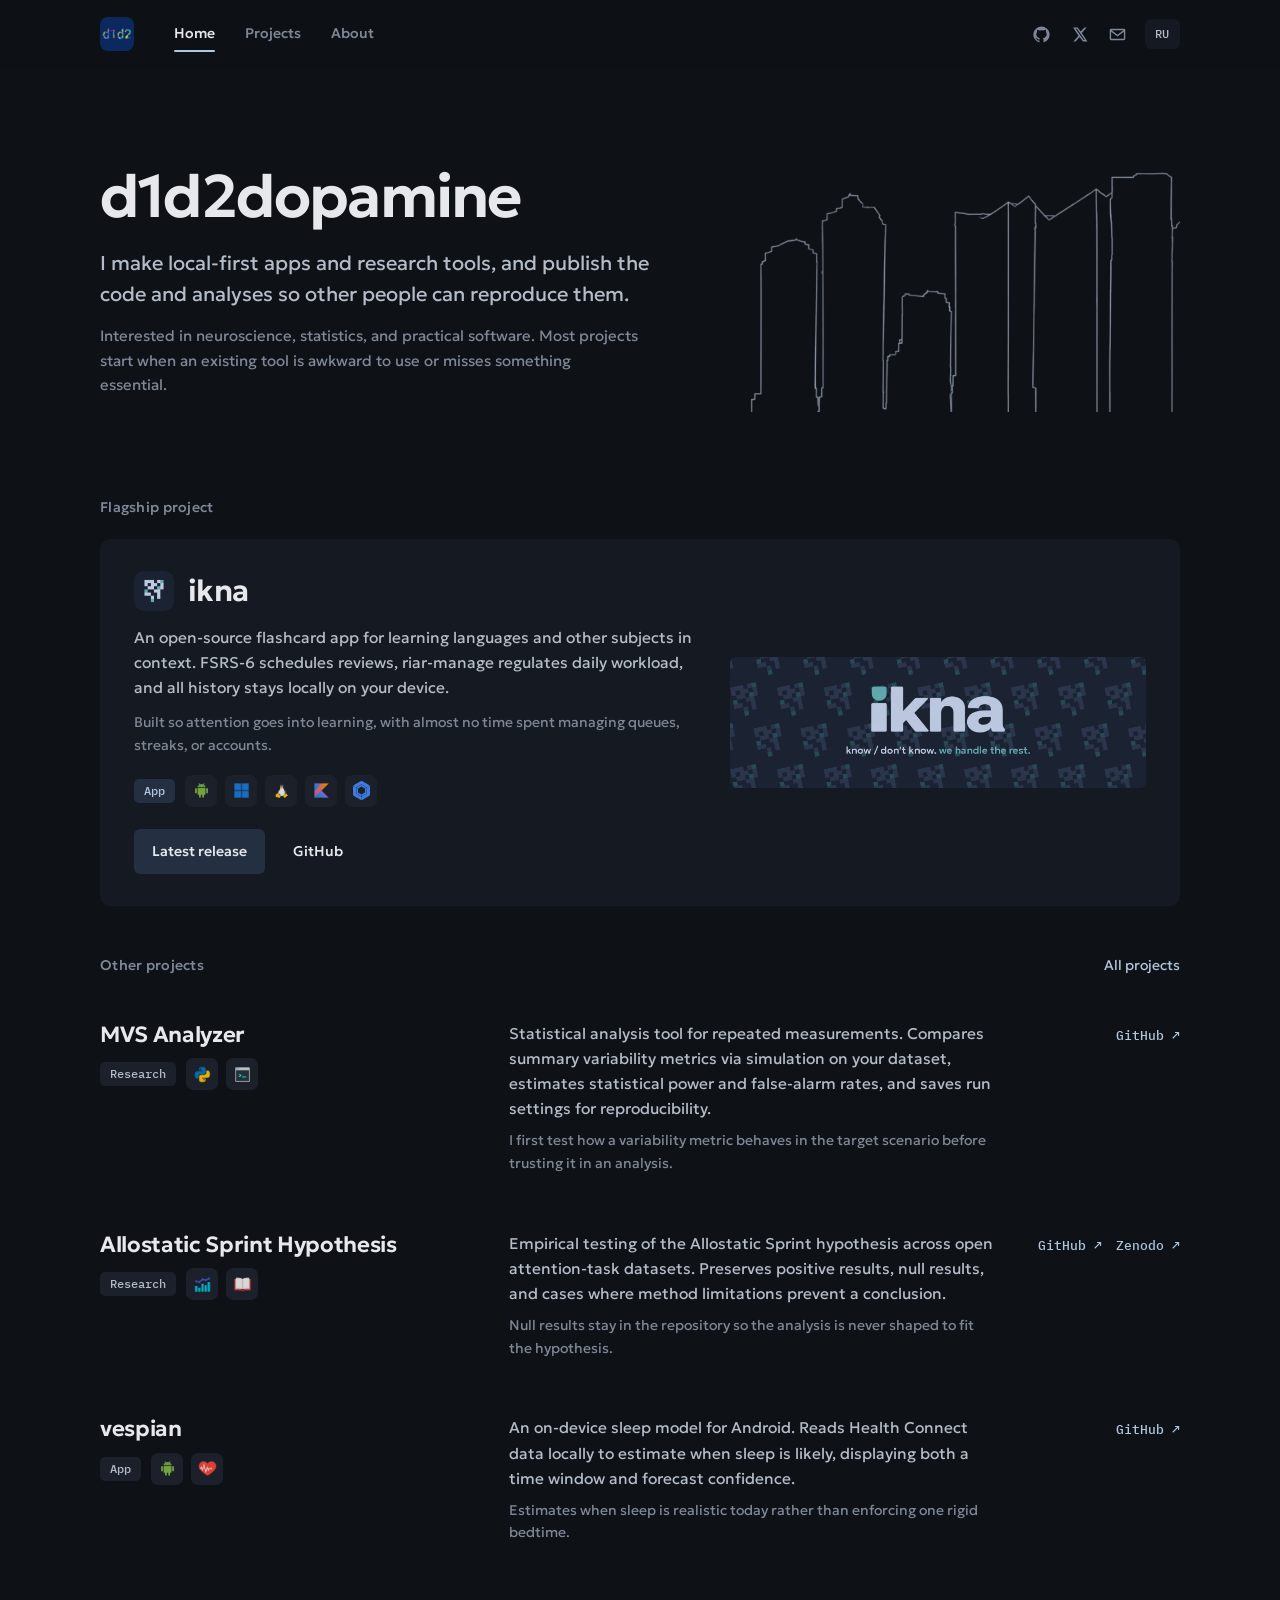
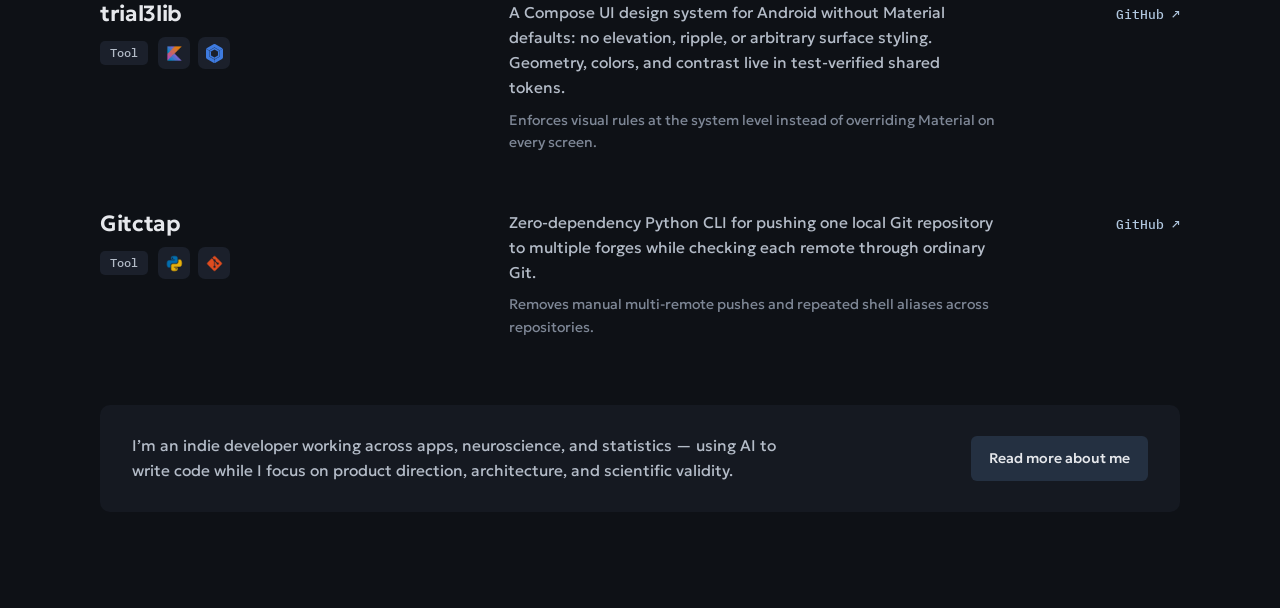
==== commit 0add6cc9: "Switch palette to Editorial Graphite and Cool Ash (#0E1116)" ====
--- a/index.html
+++ b/index.html
@@ -4,7 +4,7 @@
   <meta charset="utf-8">
   <meta name="viewport" content="width=device-width, initial-scale=1">
   <meta name="author" content="d1d2dopamine">
-  <meta name="theme-color" content="#002B73">
+  <meta name="theme-color" content="#0E1116">
   <title>d1d2dopamine</title>
   <meta name="description" content="Apps, research tools, and reproducible analyses by d1d2dopamine.">
   <link rel="canonical" href="https://d1d2dopamine.is-a.dev/">
@@ -25,13 +25,13 @@
   <meta name="twitter:title" content="d1d2dopamine">
   <meta name="twitter:description" content="Apps, research tools, and reproducible analyses by d1d2dopamine.">
   <meta name="twitter:image" content="https://d1d2dopamine.is-a.dev/assets/og-image.png">
-  <link rel="icon" type="image/png" sizes="32x32" href="assets/favicon.png?v=v15">
-  <link rel="icon" type="image/x-icon" href="favicon.ico?v=v15">
-  <link rel="apple-touch-icon" href="assets/apple-touch-icon.png?v=v15">
-  <link rel="manifest" href="site.webmanifest?v=v15">
+  <link rel="icon" type="image/png" sizes="32x32" href="assets/favicon.png?v=v16">
+  <link rel="icon" type="image/x-icon" href="favicon.ico?v=v16">
+  <link rel="apple-touch-icon" href="assets/apple-touch-icon.png?v=v16">
+  <link rel="manifest" href="site.webmanifest?v=v16">
   <link rel="preload" href="assets/fonts/geologica-regular.ttf" as="font" type="font/ttf" crossorigin>
   <link rel="preload" href="assets/fonts/geologica-semibold.ttf" as="font" type="font/ttf" crossorigin>
-  <link rel="stylesheet" href="styles.css?v=v15">
+  <link rel="stylesheet" href="styles.css?v=v16">
 </head>
 <body>
   <a class="skip-link" href="#content">Skip to content</a>
@@ -39,7 +39,7 @@
     <div class="container header-inner">
       <div class="header-left">
         <a class="brand" href="index.html" aria-label="d1d2dopamine">
-          <img class="brand-mark" src="assets/avatar-d1d2.png?v=v15" alt="" width="34" height="34">
+          <img class="brand-mark" src="assets/avatar-d1d2.png?v=v16" alt="" width="34" height="34">
         </a>
         <nav class="primary-nav" aria-label="Primary navigation">
           <a href="index.html" aria-current="page">Home</a><a href="projects.html">Projects</a><a href="about.html">About</a>
@@ -57,7 +57,7 @@
     <section class="hero-wrap">
       <div class="container">
         <div class="hero-stage">
-          <img class="hero-skyline" src="assets/skyline-lines.png?v=v15" alt="" width="584" height="336" decoding="async">
+          <img class="hero-skyline" src="assets/skyline-lines.png?v=v16" alt="" width="584" height="336" decoding="async">
           <div class="hero-content">
             <h1>d1d2dopamine</h1>
             <p class="hero-lead">I make local-first apps and research tools, and publish the code and analyses so other people can reproduce them.</p>
@@ -183,6 +183,6 @@
       </div>
     </section>
   </main>
-  <script src="site.js?v=v15" defer></script>
+  <script src="site.js?v=v16" defer></script>
 </body>
 </html>
--- a/styles.css
+++ b/styles.css
@@ -30,33 +30,27 @@
   font-display: swap;
 }
 
-/* Option A — One cohesive world: matte deep cobalt + white architectural skyline + d1d2 chromatic cubes */
+/* Editorial Graphite & Cool Ash — mature matte charcoal + architectural skyline */
 :root {
   color-scheme: dark;
-  --bg: #041D52;
-  --bg-deep: #031642;
-  --bg-banner: #002B73;
-  --surface: #072462;
-  --surface-hover: #0B2D75;
-  --surface-chip: #0A296B;
-
-  --line: rgba(190, 214, 255, 0.12);
-  --line-strong: rgba(190, 214, 255, 0.28);
-
-  --text: #E2ECFC;
-  --text-soft: #B5CBEB;
-  --muted: #7F9FD1;
-
-  --accent: #74BDFF;
-  --accent-bright: #A8D4FF;
-  --accent-fill: #0E3582;
-
-  /* Chromatic cube accents sampled directly from avatar-d1d2.png */
-  --cube-cyan: #45D9EC;
-  --cube-violet: #9A74F7;
-  --cube-magenta: #EC68A8;
-  --cube-lime: #6BE37C;
-  --cube-amber: #F2B957;
+  --bg: #0E1116;
+  --bg-deep: #0A0D12;
+  --bg-banner: #131720;
+  --surface: #151921;
+  --surface-hover: #1C222D;
+  --surface-chip: #1B202B;
+
+  --line: rgba(226, 232, 240, 0.09);
+  --line-strong: rgba(226, 232, 240, 0.20);
+
+  --text: #E6E8EC;
+  --text-soft: #B4BCC8;
+  --muted: #7E8796;
+
+  --accent: #8BA6C4;
+  --accent-bright: #B0C7DF;
+  --accent-fill: #243041;
+  --accent-fill-hover: #2E3D52;
 
   --sans: "Geologica", "Segoe UI", system-ui, -apple-system, sans-serif;
   --mono: "IBM Plex Mono", ui-monospace, SFMono-Regular, Menlo, Consolas, monospace;
@@ -144,7 +138,7 @@
   position: sticky;
   top: 0;
   z-index: 20;
-  background: rgba(4, 29, 82, 0.94);
+  background: rgba(14, 17, 22, 0.94);
   backdrop-filter: blur(8px);
   -webkit-backdrop-filter: blur(8px);
 }
@@ -361,7 +355,7 @@
 }
 
 .btn-primary:hover {
-  background: #14439E;
+  background: var(--accent-fill-hover);
   color: var(--text);
 }
 
@@ -735,7 +729,7 @@
 }
 
 .home-about .btn:hover {
-  background: #14439E;
+  background: var(--accent-fill-hover);
 }
 
 /* About Page */
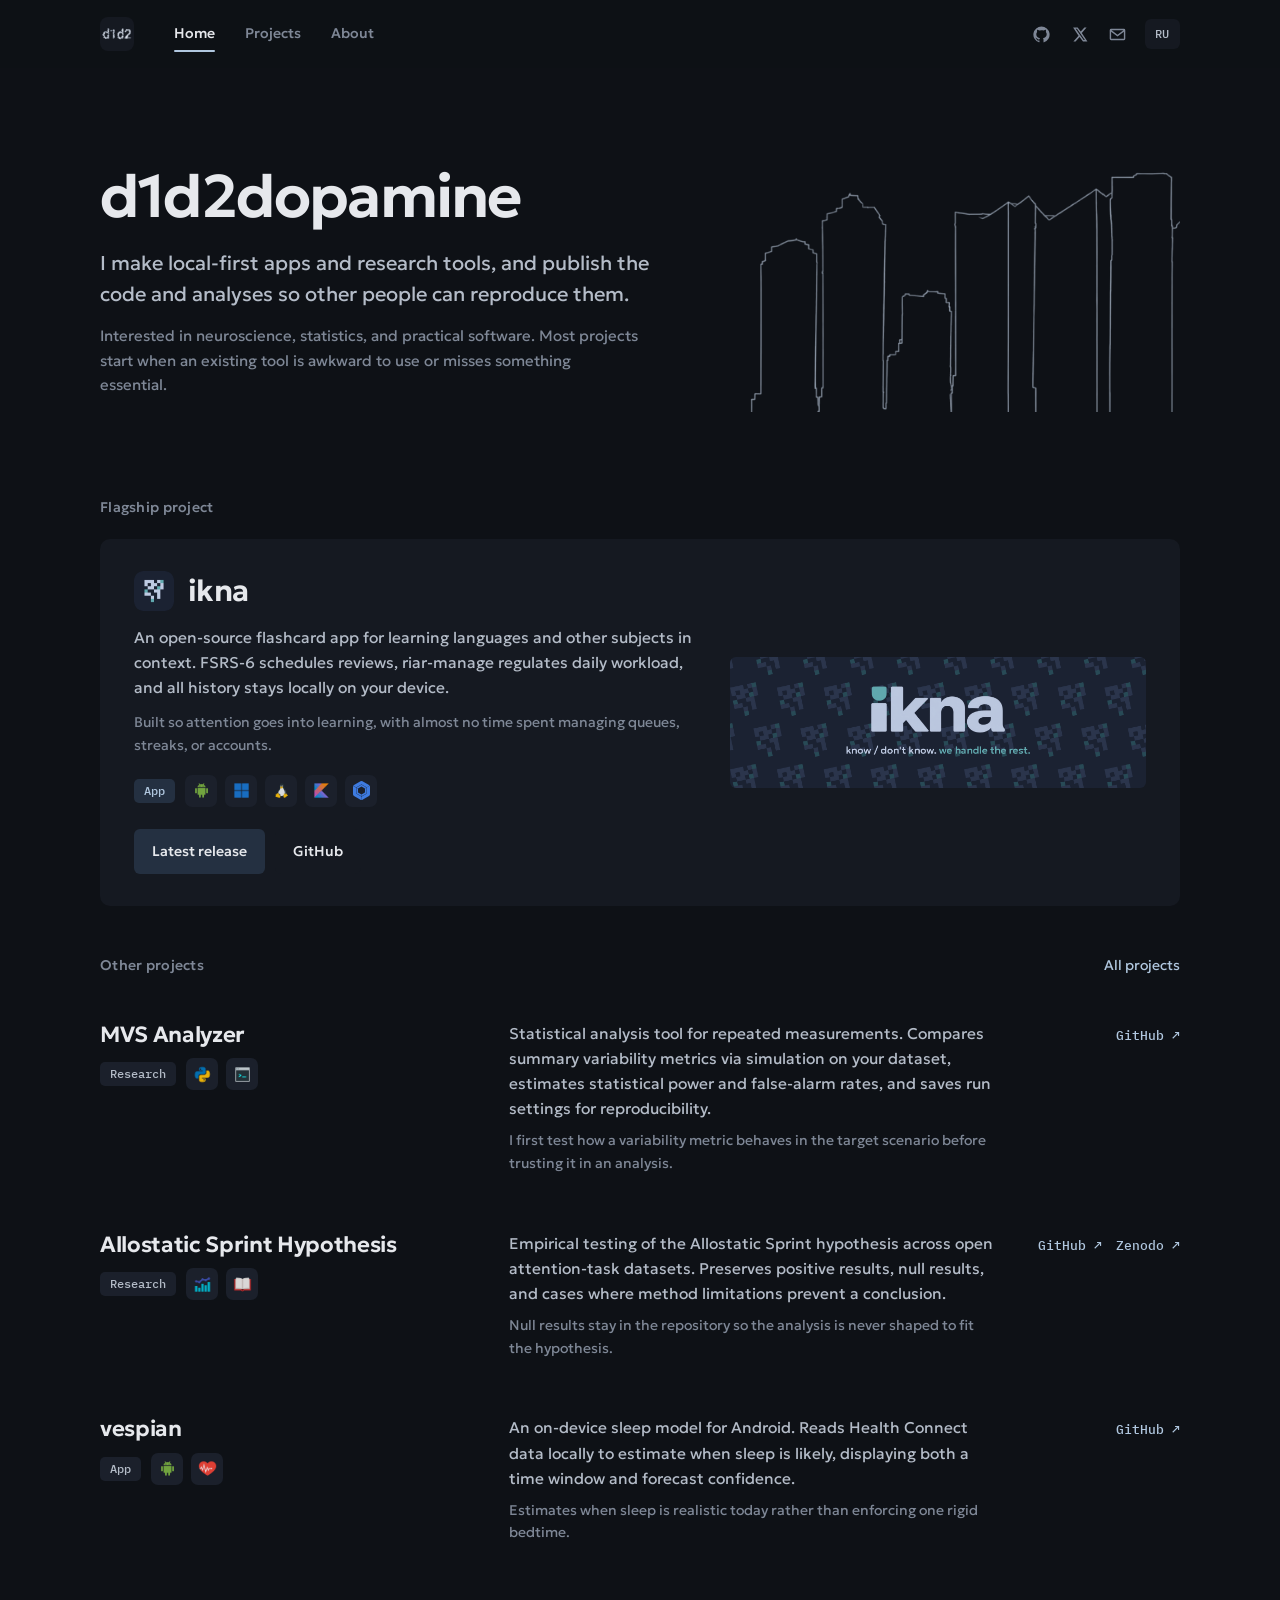
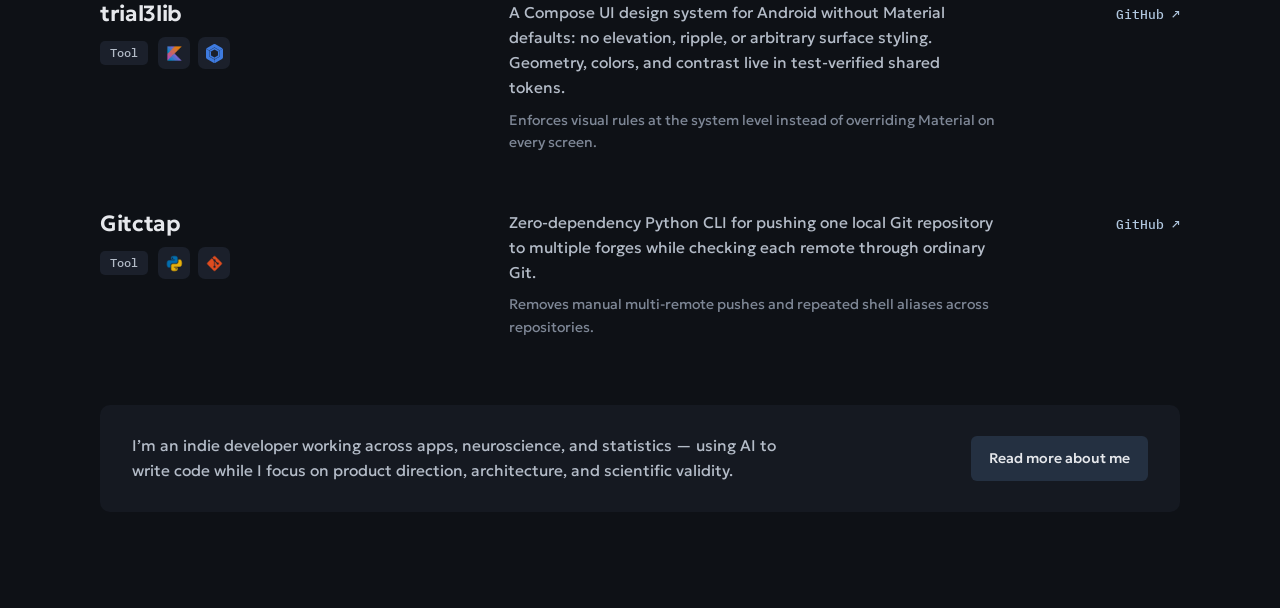
==== commit cc4cffe1: "Recolor avatar and app icons to Editorial Graphite palette (v17)" ====
--- a/index.html
+++ b/index.html
@@ -25,13 +25,13 @@
   <meta name="twitter:title" content="d1d2dopamine">
   <meta name="twitter:description" content="Apps, research tools, and reproducible analyses by d1d2dopamine.">
   <meta name="twitter:image" content="https://d1d2dopamine.is-a.dev/assets/og-image.png">
-  <link rel="icon" type="image/png" sizes="32x32" href="assets/favicon.png?v=v16">
-  <link rel="icon" type="image/x-icon" href="favicon.ico?v=v16">
-  <link rel="apple-touch-icon" href="assets/apple-touch-icon.png?v=v16">
-  <link rel="manifest" href="site.webmanifest?v=v16">
+  <link rel="icon" type="image/png" sizes="32x32" href="assets/favicon.png?v=v17">
+  <link rel="icon" type="image/x-icon" href="favicon.ico?v=v17">
+  <link rel="apple-touch-icon" href="assets/apple-touch-icon.png?v=v17">
+  <link rel="manifest" href="site.webmanifest?v=v17">
   <link rel="preload" href="assets/fonts/geologica-regular.ttf" as="font" type="font/ttf" crossorigin>
   <link rel="preload" href="assets/fonts/geologica-semibold.ttf" as="font" type="font/ttf" crossorigin>
-  <link rel="stylesheet" href="styles.css?v=v16">
+  <link rel="stylesheet" href="styles.css?v=v17">
 </head>
 <body>
   <a class="skip-link" href="#content">Skip to content</a>
@@ -39,7 +39,7 @@
     <div class="container header-inner">
       <div class="header-left">
         <a class="brand" href="index.html" aria-label="d1d2dopamine">
-          <img class="brand-mark" src="assets/avatar-d1d2.png?v=v16" alt="" width="34" height="34">
+          <img class="brand-mark" src="assets/avatar-d1d2.png?v=v17" alt="" width="34" height="34">
         </a>
         <nav class="primary-nav" aria-label="Primary navigation">
           <a href="index.html" aria-current="page">Home</a><a href="projects.html">Projects</a><a href="about.html">About</a>
@@ -57,7 +57,7 @@
     <section class="hero-wrap">
       <div class="container">
         <div class="hero-stage">
-          <img class="hero-skyline" src="assets/skyline-lines.png?v=v16" alt="" width="584" height="336" decoding="async">
+          <img class="hero-skyline" src="assets/skyline-lines.png?v=v17" alt="" width="584" height="336" decoding="async">
           <div class="hero-content">
             <h1>d1d2dopamine</h1>
             <p class="hero-lead">I make local-first apps and research tools, and publish the code and analyses so other people can reproduce them.</p>
@@ -183,6 +183,6 @@
       </div>
     </section>
   </main>
-  <script src="site.js?v=v16" defer></script>
+  <script src="site.js?v=v17" defer></script>
 </body>
 </html>
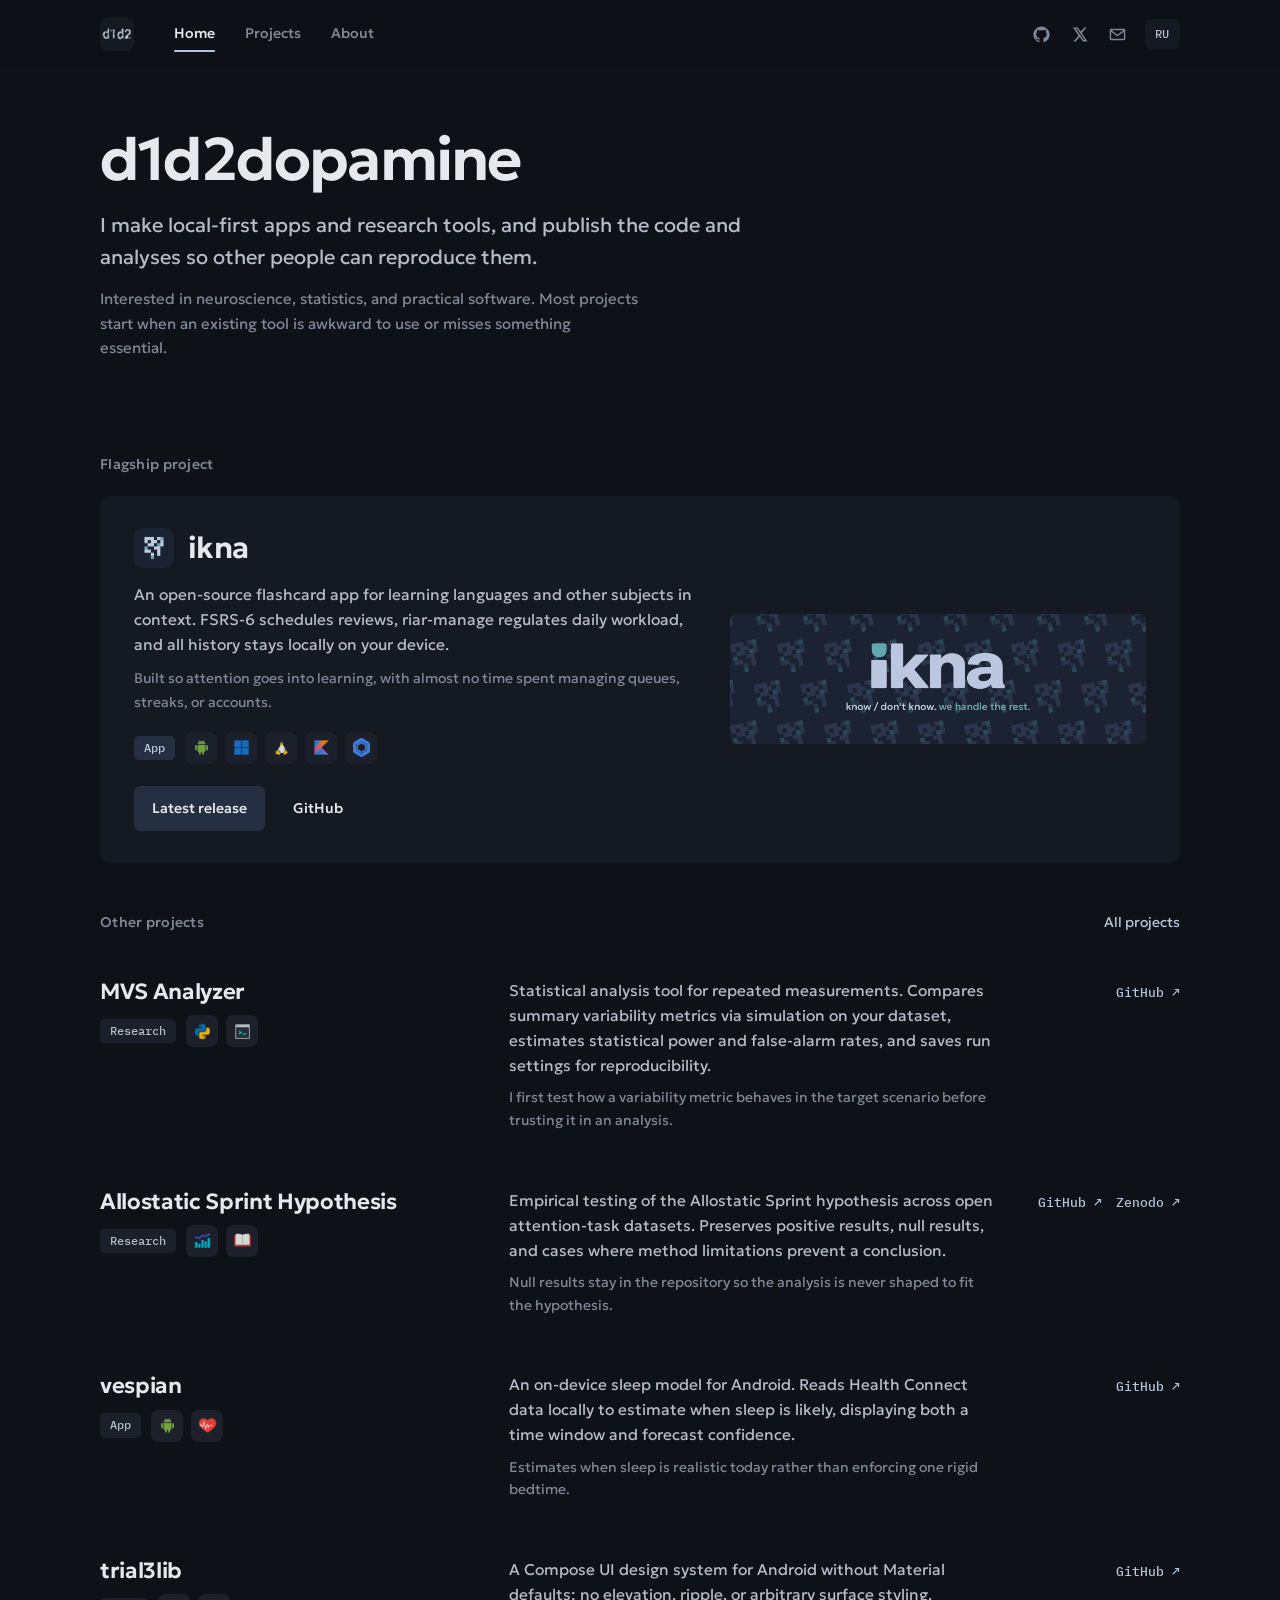
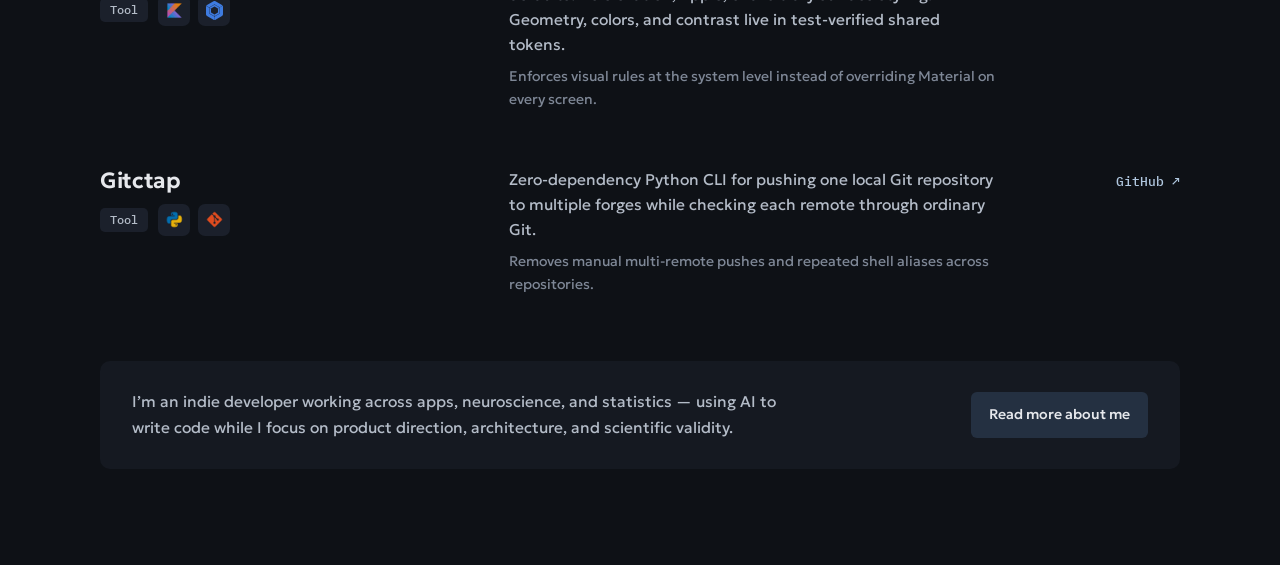
==== commit 7cf50fa1: "Remove hero skyline banner from home hero (keep in Focus areas card) and bump cache to v18" ====
--- a/index.html
+++ b/index.html
@@ -25,13 +25,13 @@
   <meta name="twitter:title" content="d1d2dopamine">
   <meta name="twitter:description" content="Apps, research tools, and reproducible analyses by d1d2dopamine.">
   <meta name="twitter:image" content="https://d1d2dopamine.is-a.dev/assets/og-image.png">
-  <link rel="icon" type="image/png" sizes="32x32" href="assets/favicon.png?v=v17">
-  <link rel="icon" type="image/x-icon" href="favicon.ico?v=v17">
-  <link rel="apple-touch-icon" href="assets/apple-touch-icon.png?v=v17">
-  <link rel="manifest" href="site.webmanifest?v=v17">
+  <link rel="icon" type="image/png" sizes="32x32" href="assets/favicon.png?v=v18">
+  <link rel="icon" type="image/x-icon" href="favicon.ico?v=v18">
+  <link rel="apple-touch-icon" href="assets/apple-touch-icon.png?v=v18">
+  <link rel="manifest" href="site.webmanifest?v=v18">
   <link rel="preload" href="assets/fonts/geologica-regular.ttf" as="font" type="font/ttf" crossorigin>
   <link rel="preload" href="assets/fonts/geologica-semibold.ttf" as="font" type="font/ttf" crossorigin>
-  <link rel="stylesheet" href="styles.css?v=v17">
+  <link rel="stylesheet" href="styles.css?v=v18">
 </head>
 <body>
   <a class="skip-link" href="#content">Skip to content</a>
@@ -39,7 +39,7 @@
     <div class="container header-inner">
       <div class="header-left">
         <a class="brand" href="index.html" aria-label="d1d2dopamine">
-          <img class="brand-mark" src="assets/avatar-d1d2.png?v=v17" alt="" width="34" height="34">
+          <img class="brand-mark" src="assets/avatar-d1d2.png?v=v18" alt="" width="34" height="34">
         </a>
         <nav class="primary-nav" aria-label="Primary navigation">
           <a href="index.html" aria-current="page">Home</a><a href="projects.html">Projects</a><a href="about.html">About</a>
@@ -57,7 +57,6 @@
     <section class="hero-wrap">
       <div class="container">
         <div class="hero-stage">
-          <img class="hero-skyline" src="assets/skyline-lines.png?v=v17" alt="" width="584" height="336" decoding="async">
           <div class="hero-content">
             <h1>d1d2dopamine</h1>
             <p class="hero-lead">I make local-first apps and research tools, and publish the code and analyses so other people can reproduce them.</p>
@@ -183,6 +182,6 @@
       </div>
     </section>
   </main>
-  <script src="site.js?v=v17" defer></script>
+  <script src="site.js?v=v18" defer></script>
 </body>
 </html>
--- a/styles.css
+++ b/styles.css
@@ -262,7 +262,7 @@
   padding-bottom: 96px;
 }
 
-/* Open Editorial Hero — baseline-aligned with the architectural skyline */
+/* Open Editorial Hero */
 .hero-wrap {
   padding: clamp(28px, 4.5vw, 48px) 0 clamp(24px, 3vw, 36px);
 }
@@ -270,29 +270,14 @@
 .hero-stage {
   position: relative;
   display: flex;
-  align-items: flex-end;
-  justify-content: space-between;
-  gap: 36px;
-  min-height: 290px;
-  padding: 20px 0 0;
-}
-
-.hero-skyline {
-  position: relative;
-  order: 2;
-  width: min(480px, 46%);
-  height: auto;
-  flex-shrink: 0;
-  pointer-events: none;
-  user-select: none;
-  opacity: 0.78;
+  align-items: flex-start;
+  padding: 12px 0 0;
 }
 
 .hero-content {
   position: relative;
-  order: 1;
-  max-width: 560px;
-  padding-bottom: 14px;
+  max-width: 660px;
+  padding-bottom: 8px;
 }
 
 .hero-stage h1 {
@@ -921,13 +906,6 @@
     padding-bottom: 0;
   }
 
-  .hero-skyline {
-    width: 100%;
-    max-width: 360px;
-    align-self: flex-end;
-    opacity: 0.62;
-  }
-
   .essay {
     padding: 24px 22px;
   }
